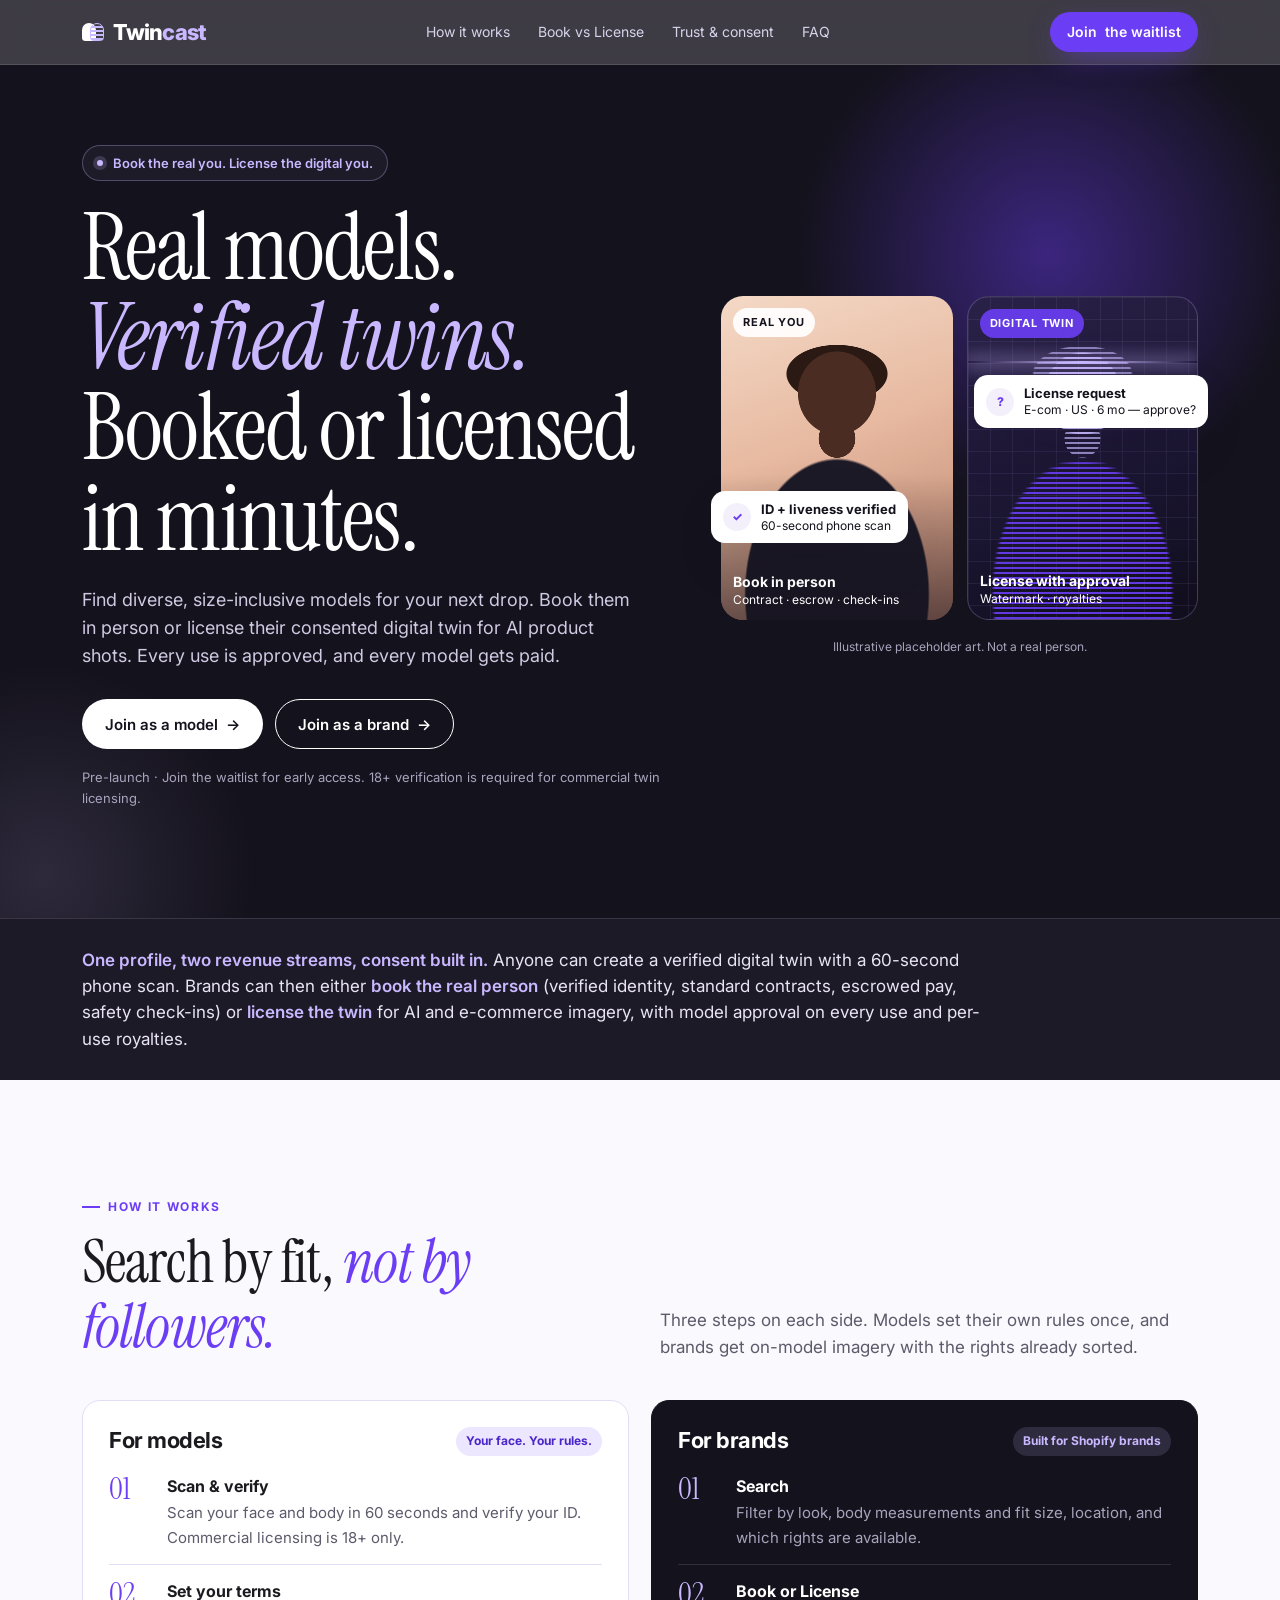
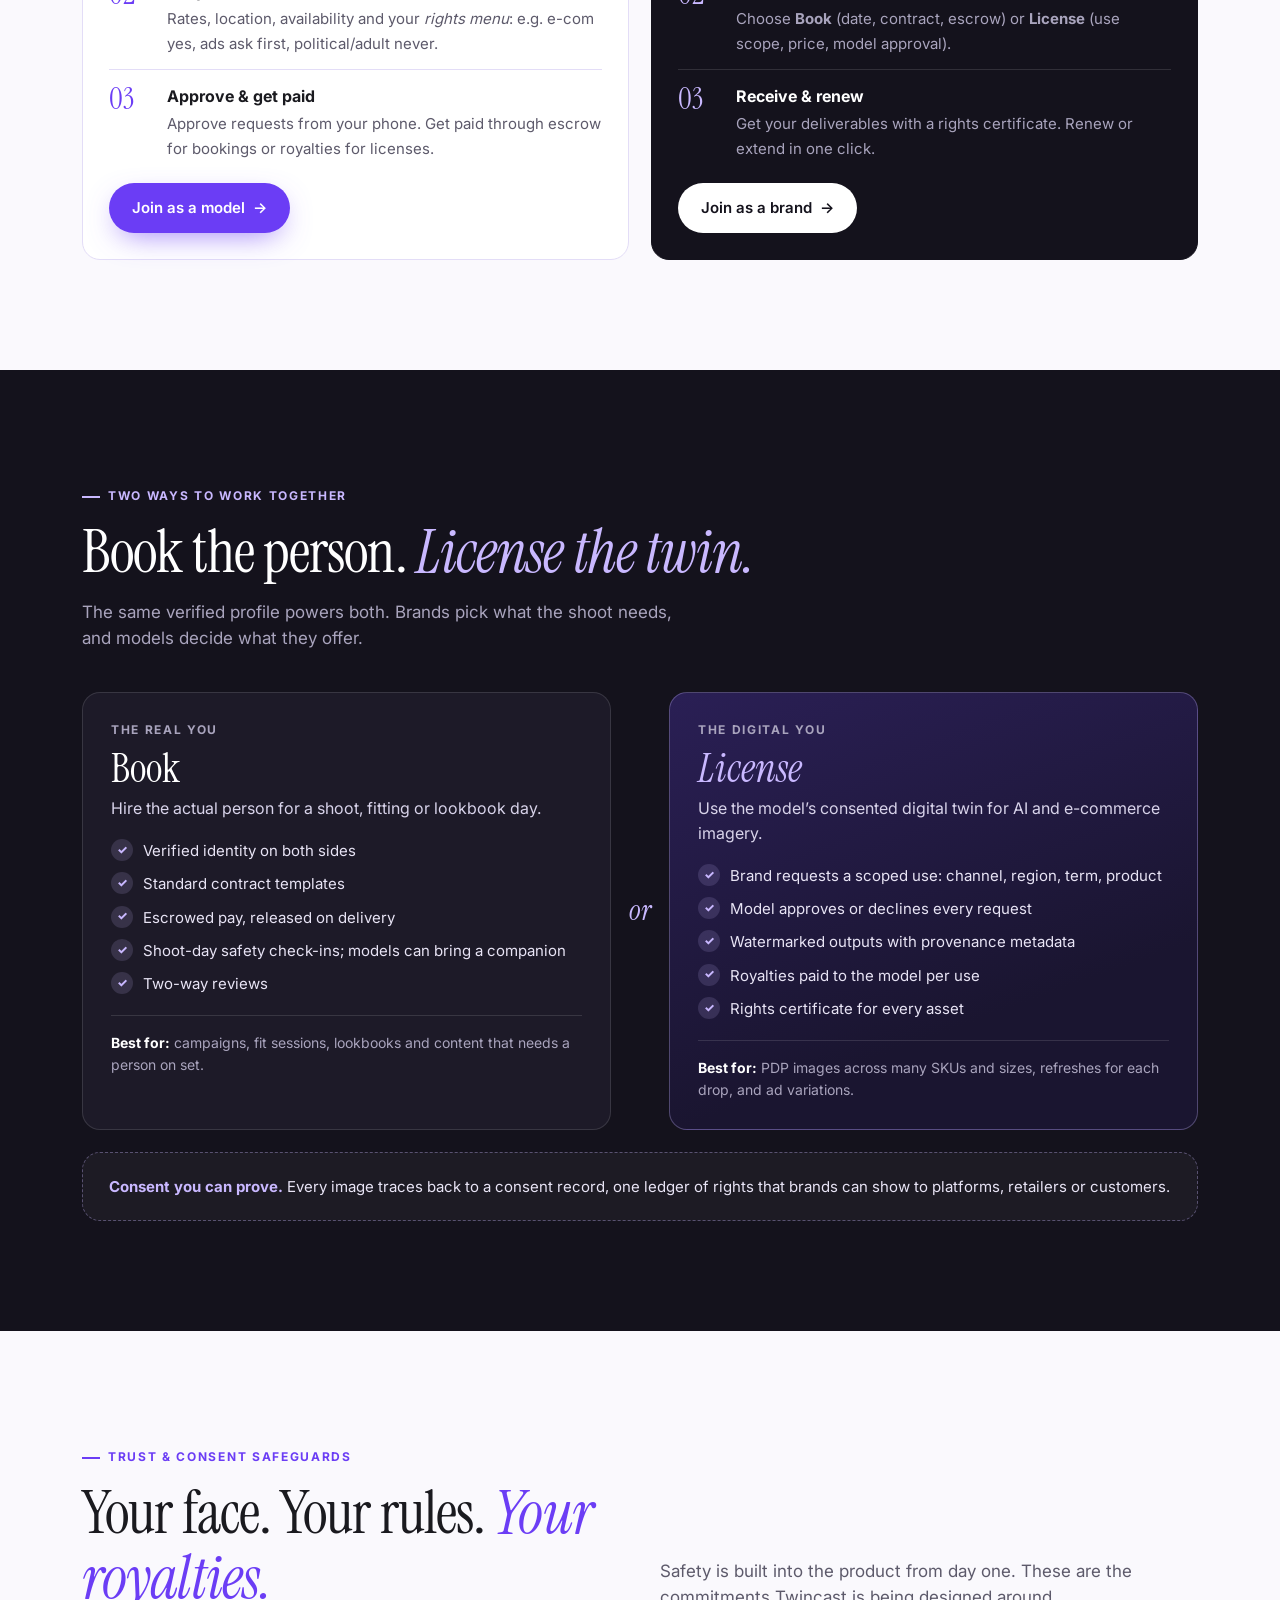
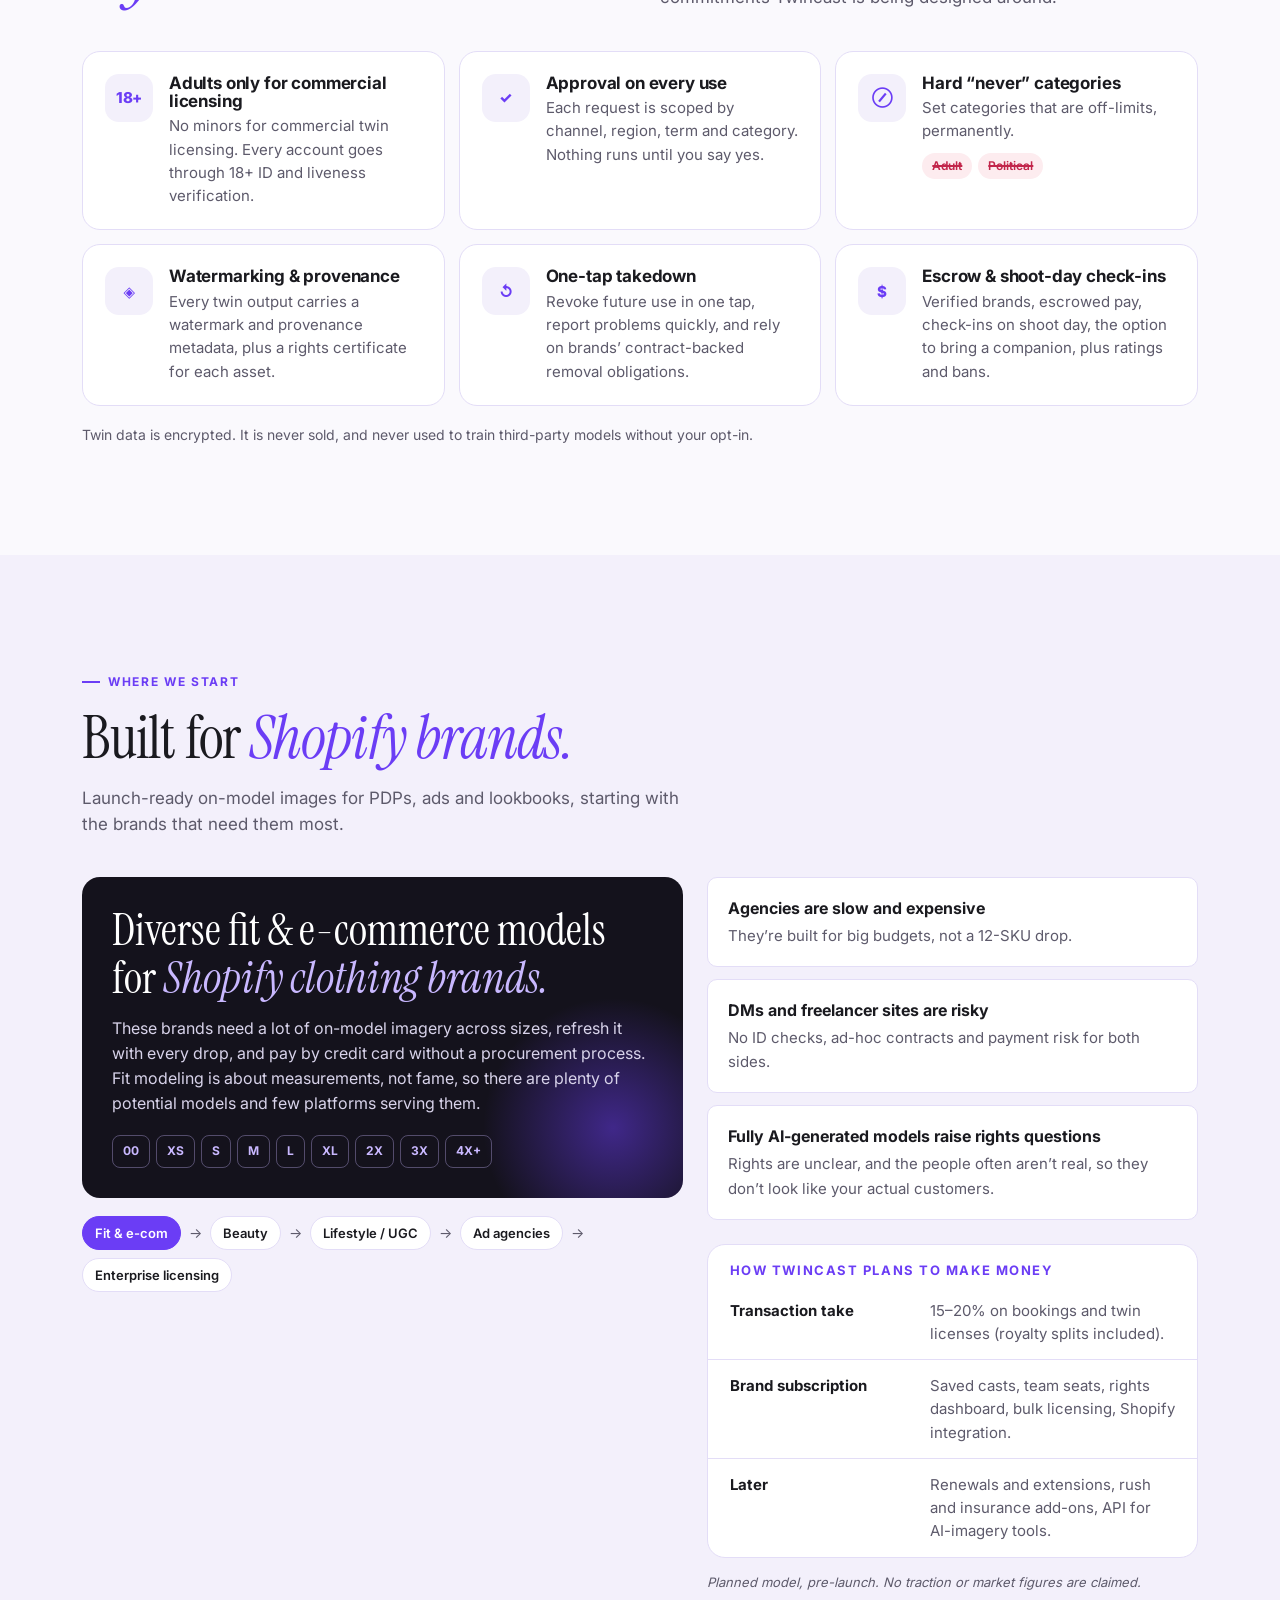
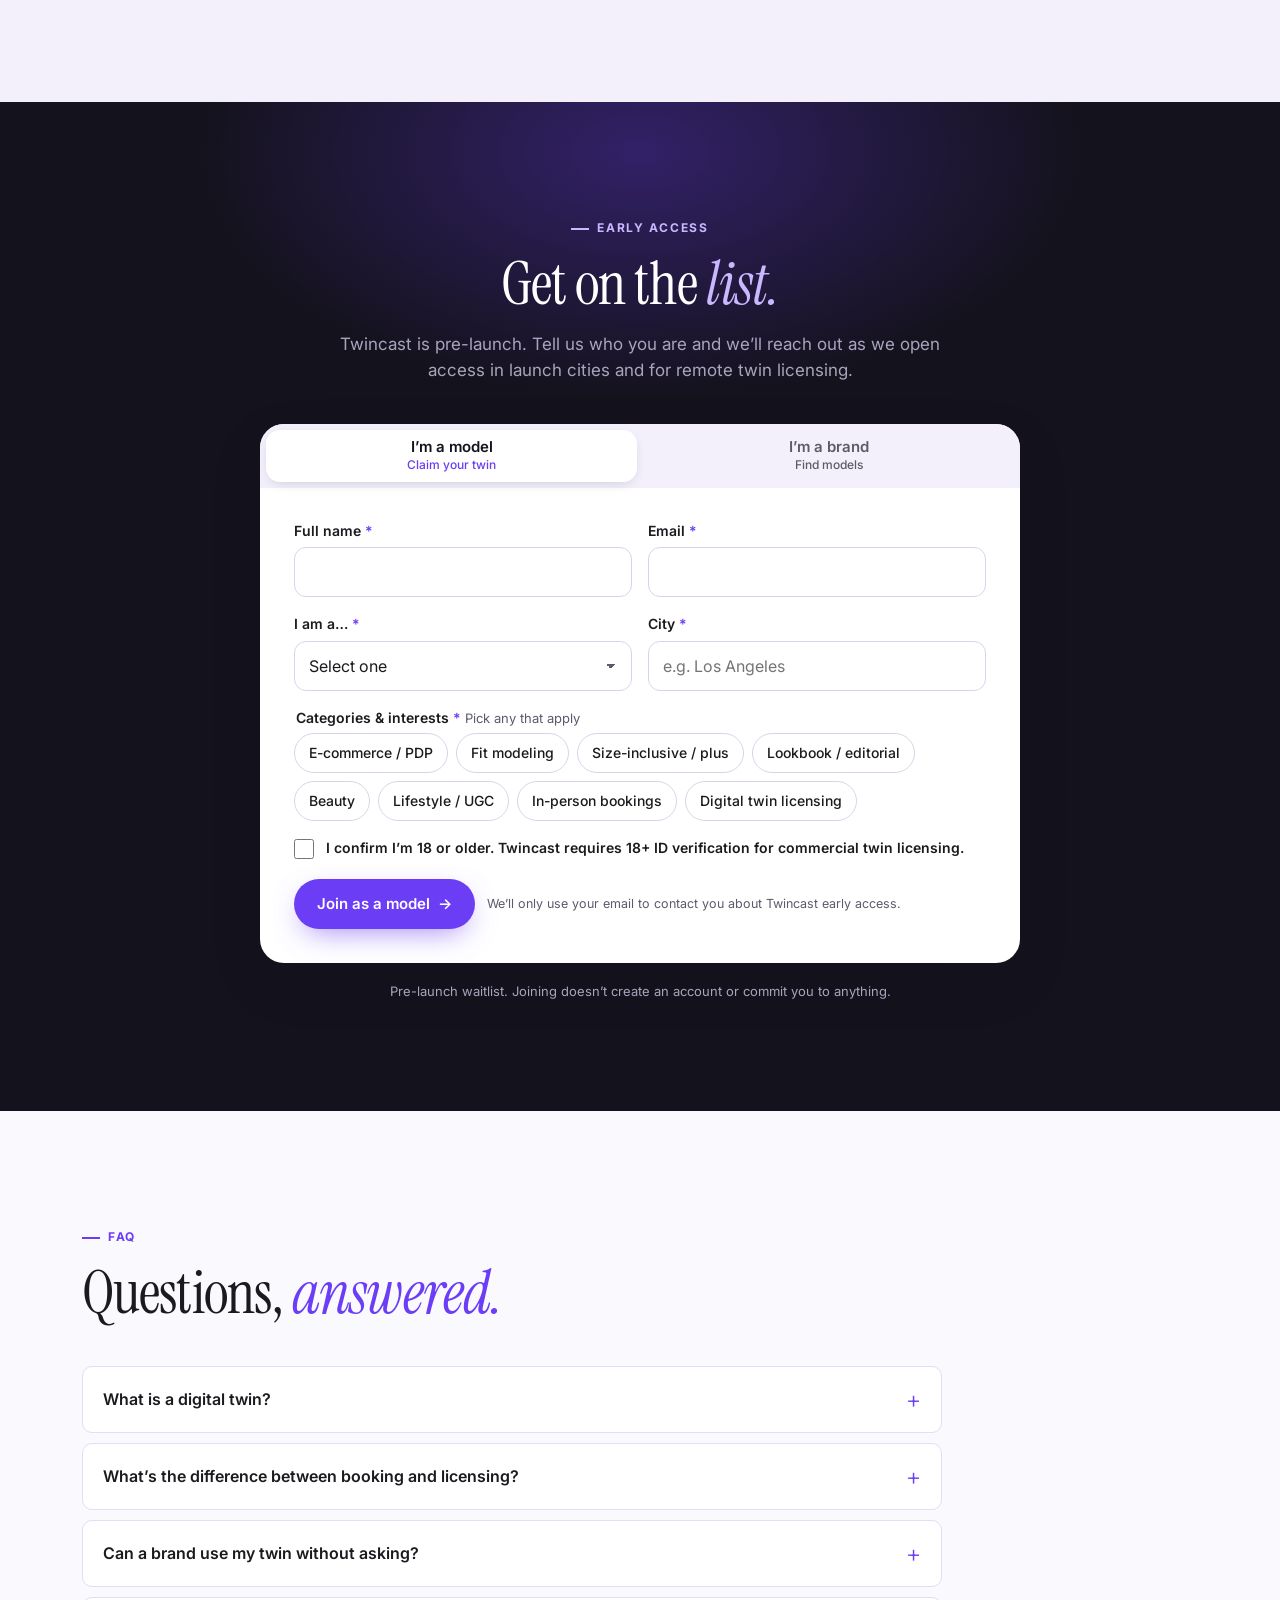
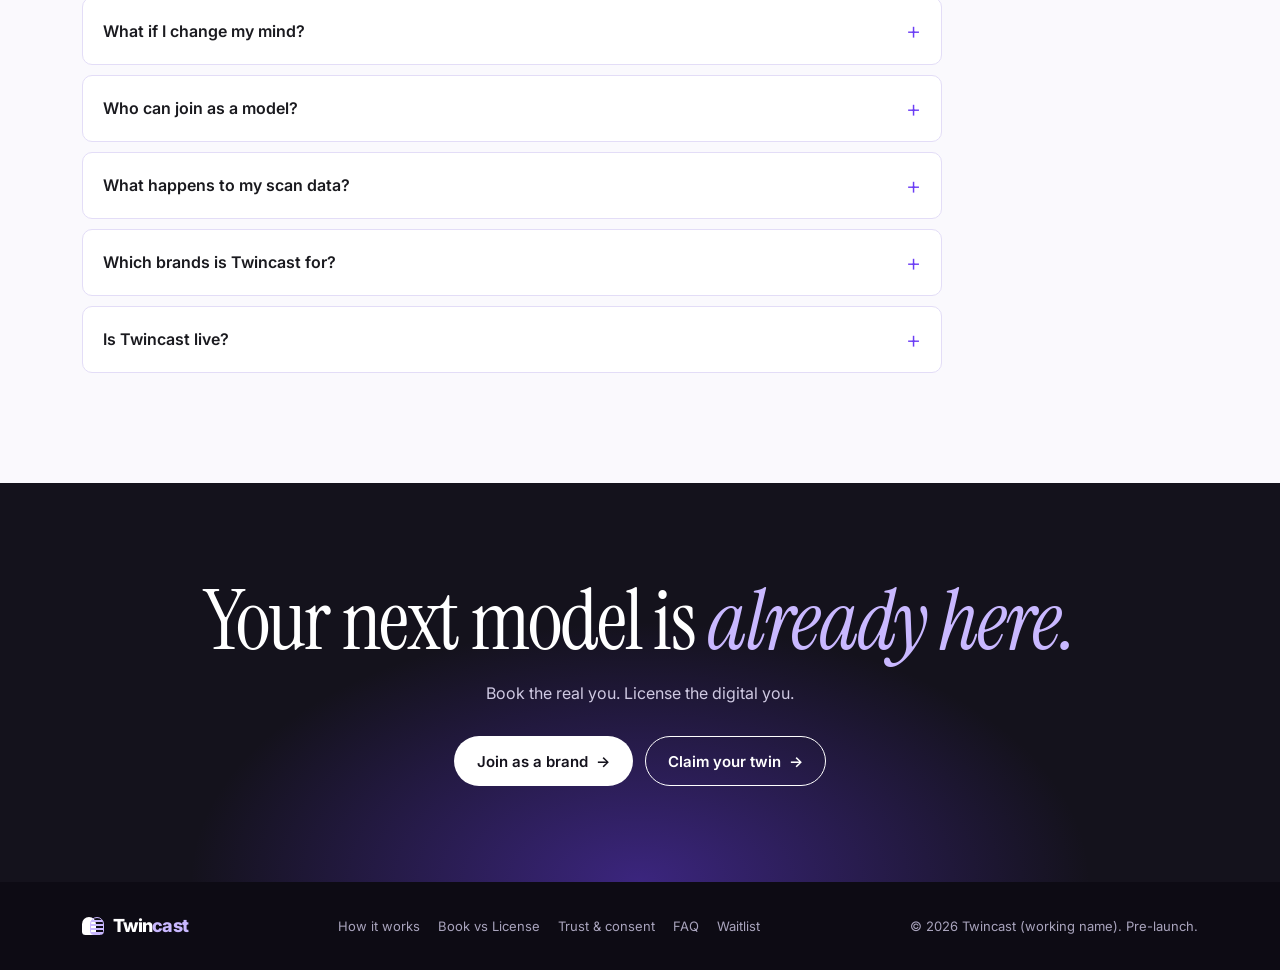
==== index.html @ 889b3144 "Twincast landing page" ====
<!DOCTYPE html>
<html lang="en">
<head>
  <meta charset="utf-8">
  <meta name="viewport" content="width=device-width, initial-scale=1, viewport-fit=cover">
  <title>Twincast — Book the real you. License the digital you.</title>
  <meta name="description" content="Twincast is the verified marketplace for human models and their consented digital twins. Book the real person or license their digital twin — every use approved, every model paid. Join the waitlist.">
  <meta name="theme-color" content="#14121c">
  <meta property="og:title" content="Twincast — Book the real you. License the digital you.">
  <meta property="og:description" content="Real models. Verified twins. Booked or licensed in minutes. Join the waitlist.">
  <meta property="og:type" content="website">
  <link rel="icon" href="data:image/svg+xml,%3Csvg xmlns='http://www.w3.org/2000/svg' viewBox='0 0 32 32'%3E%3Crect width='32' height='32' rx='8' fill='%2314121c'/%3E%3Crect x='6' y='7' width='11' height='17' rx='5' fill='%23fff'/%3E%3Crect x='14' y='7' width='11' height='17' rx='5' fill='none' stroke='%23c9b8ff' stroke-width='2'/%3E%3C/svg%3E">
  <link rel="stylesheet" href="styles.css">
  <script>document.documentElement.classList.add('js');</script>
</head>
<body>
<a class="skip" href="#main">Skip to content</a>

<header class="site-header">
  <div class="wrap">
    <a class="logo" href="#top" aria-label="Twincast home"><span class="logo-mark" aria-hidden="true"></span><span class="wm">Twin<span>cast</span></span></a>
    <nav class="nav" aria-label="Primary">
      <a href="#how">How it works</a>
      <a href="#book-license">Book vs License</a>
      <a href="#trust">Trust &amp; consent</a>
      <a href="#faq">FAQ</a>
    </nav>
    <a class="btn btn-primary header-cta" href="#join" data-join="model">Join<span class="hide-sm"> the waitlist</span></a>
  </div>
</header>

<main id="main">

  <!-- ============ HERO ============ -->
  <section class="hero" id="top" aria-labelledby="hero-title">
    <div class="wrap">
      <div>
        <p class="tagline"><span class="dot" aria-hidden="true"></span>Book the real you. License the digital you.</p>
        <h1 id="hero-title"><span class="line">Real models.</span><span class="line"><em>Verified twins.</em></span><span class="line">Booked or licensed in minutes.</span></h1>
        <p class="sub">Find diverse, size-inclusive models for your next drop. Book them in person or license their consented digital twin for AI product shots. Every use is approved, and every model gets paid.</p>
        <div class="hero-ctas">
          <a class="btn btn-light" href="#join" data-join="model">Join as a model <span class="arrow" aria-hidden="true">→</span></a>
          <a class="btn btn-ghost" href="#join" data-join="brand">Join as a brand <span class="arrow" aria-hidden="true">→</span></a>
        </div>
        <p class="hero-note">Pre-launch · Join the waitlist for early access. 18+ verification is required for commercial twin licensing.</p>
      </div>

      <div class="twin-stage" role="img" aria-label="Illustration: a real model's portrait beside their verified digital twin, shown as a violet scan. Badges read 'ID + liveness verified' and 'License request: approve or decline'.">
        <div class="portrait real">
          <div class="fig"></div>
          <span class="chip">Real you</span>
          <p class="cap"><b>Book in person</b>Contract · escrow · check-ins</p>
        </div>
        <div class="portrait twin">
          <div class="fig"></div>
          <div class="scan"></div>
          <span class="chip">Digital twin</span>
          <p class="cap"><b>License with approval</b>Watermark · royalties</p>
        </div>
        <div class="badge-float badge-1" aria-hidden="true"><span class="ic">✓</span><span><b>ID + liveness verified</b>60-second phone scan</span></div>
        <div class="badge-float badge-2" aria-hidden="true"><span class="ic">?</span><span><b>License request</b>E-com · US · 6 mo — approve?</span></div>
        <p class="stage-caption" aria-hidden="true">Illustrative placeholder art. Not a real person.</p>
      </div>
    </div>
  </section>

  <!-- ============ THESIS STRIP ============ -->
  <div class="thesis">
    <div class="wrap">
      <p><b>One profile, two revenue streams, consent built in.</b> Anyone can create a verified digital twin with a 60-second phone scan. Brands can then either <b>book the real person</b> (verified identity, standard contracts, escrowed pay, safety check-ins) or <b>license the twin</b> for AI and e-commerce imagery, with model approval on every use and per-use royalties.</p>
    </div>
  </div>

  <!-- ============ HOW IT WORKS ============ -->
  <section id="how" aria-labelledby="how-title">
    <div class="wrap">
      <div class="section-head split reveal">
        <div>
          <span class="eyebrow">How it works</span>
          <h2 class="section-title" id="how-title">Search by fit, <em>not by followers.</em></h2>
        </div>
        <p class="lede">Three steps on each side. Models set their own rules once, and brands get on-model imagery with the rights already sorted.</p>
      </div>

      <div class="how-grid">
        <article class="track reveal" aria-labelledby="t-models">
          <div class="track-head"><h3 id="t-models">For models</h3><span class="pill">Your face. Your rules.</span></div>
          <ol class="steps">
            <li><div><b>Scan &amp; verify</b><span>Scan your face and body in 60 seconds and verify your ID. Commercial licensing is 18+ only.</span></div></li>
            <li><div><b>Set your terms</b><span>Rates, location, availability and your <em>rights menu</em>: e.g. e-com yes, ads ask first, political/adult never.</span></div></li>
            <li><div><b>Approve &amp; get paid</b><span>Approve requests from your phone. Get paid through escrow for bookings or royalties for licenses.</span></div></li>
          </ol>
          <a class="btn btn-primary track-cta" href="#join" data-join="model">Join as a model <span class="arrow" aria-hidden="true">→</span></a>
        </article>

        <article class="track brand reveal" aria-labelledby="t-brands">
          <div class="track-head"><h3 id="t-brands">For brands</h3><span class="pill">Built for Shopify brands</span></div>
          <ol class="steps">
            <li><div><b>Search</b><span>Filter by look, body measurements and fit size, location, and which rights are available.</span></div></li>
            <li><div><b>Book or License</b><span>Choose <strong>Book</strong> (date, contract, escrow) or <strong>License</strong> (use scope, price, model approval).</span></div></li>
            <li><div><b>Receive &amp; renew</b><span>Get your deliverables with a rights certificate. Renew or extend in one click.</span></div></li>
          </ol>
          <a class="btn btn-light track-cta" href="#join" data-join="brand">Join as a brand <span class="arrow" aria-hidden="true">→</span></a>
        </article>
      </div>
    </div>
  </section>

  <!-- ============ BOOK VS LICENSE ============ -->
  <section class="dark" id="book-license" aria-labelledby="bl-title">
    <div class="wrap">
      <div class="section-head reveal">
        <span class="eyebrow">Two ways to work together</span>
        <h2 class="section-title" id="bl-title">Book the person. <em>License the twin.</em></h2>
        <p class="lede">The same verified profile powers both. Brands pick what the shoot needs, and models decide what they offer.</p>
      </div>

      <div class="bl-grid">
        <article class="bl-card reveal" aria-labelledby="book-h">
          <p class="kicker">The real you</p>
          <h3 id="book-h">Book</h3>
          <p class="what">Hire the actual person for a shoot, fitting or lookbook day.</p>
          <ul>
            <li>Verified identity on both sides</li>
            <li>Standard contract templates</li>
            <li>Escrowed pay, released on delivery</li>
            <li>Shoot-day safety check-ins; models can bring a companion</li>
            <li>Two-way reviews</li>
          </ul>
          <p class="best"><b>Best for:</b> campaigns, fit sessions, lookbooks and content that needs a person on set.</p>
        </article>

        <div class="bl-vs" aria-hidden="true">or</div>

        <article class="bl-card license reveal" aria-labelledby="lic-h">
          <p class="kicker">The digital you</p>
          <h3 id="lic-h"><em>License</em></h3>
          <p class="what">Use the model’s consented digital twin for AI and e-commerce imagery.</p>
          <ul>
            <li>Brand requests a scoped use: channel, region, term, product</li>
            <li>Model approves or declines every request</li>
            <li>Watermarked outputs with provenance metadata</li>
            <li>Royalties paid to the model per use</li>
            <li>Rights certificate for every asset</li>
          </ul>
          <p class="best"><b>Best for:</b> PDP images across many SKUs and sizes, refreshes for each drop, and ad variations.</p>
        </article>
      </div>

      <p class="ledger reveal"><b>Consent you can prove.</b> Every image traces back to a consent record, one ledger of rights that brands can show to platforms, retailers or customers.</p>
    </div>
  </section>

  <!-- ============ TRUST & CONSENT ============ -->
  <section id="trust" aria-labelledby="trust-title">
    <div class="wrap">
      <div class="section-head split reveal">
        <div>
          <span class="eyebrow">Trust &amp; consent safeguards</span>
          <h2 class="section-title" id="trust-title">Your face. Your rules. <em>Your royalties.</em></h2>
        </div>
        <p class="lede">Safety is built into the product from day one. These are the commitments Twincast is being designed around.</p>
      </div>

      <div class="trust-grid">
        <article class="trust-card reveal">
          <div class="trust-ic" aria-hidden="true">18+</div>
          <div><h3>Adults only for commercial licensing</h3><p>No minors for commercial twin licensing. Every account goes through 18+ ID and liveness verification.</p></div>
        </article>
        <article class="trust-card reveal">
          <div class="trust-ic" aria-hidden="true">✓</div>
          <div><h3>Approval on every use</h3><p>Each request is scoped by channel, region, term and category. Nothing runs until you say yes.</p></div>
        </article>
        <article class="trust-card reveal">
          <div class="trust-ic" aria-hidden="true">⊘</div>
          <div><h3>Hard “never” categories</h3><p>Set categories that are off-limits, permanently.</p>
            <div class="never-row" aria-label="Example never categories"><span class="never">Adult</span><span class="never">Political</span></div></div>
        </article>
        <article class="trust-card reveal">
          <div class="trust-ic" aria-hidden="true">◈</div>
          <div><h3>Watermarking &amp; provenance</h3><p>Every twin output carries a watermark and provenance metadata, plus a rights certificate for each asset.</p></div>
        </article>
        <article class="trust-card reveal">
          <div class="trust-ic" aria-hidden="true">↺</div>
          <div><h3>One-tap takedown</h3><p>Revoke future use in one tap, report problems quickly, and rely on brands’ contract-backed removal obligations.</p></div>
        </article>
        <article class="trust-card reveal">
          <div class="trust-ic" aria-hidden="true">$</div>
          <div><h3>Escrow &amp; shoot-day check-ins</h3><p>Verified brands, escrowed pay, check-ins on shoot day, the option to bring a companion, plus ratings and bans.</p></div>
        </article>
      </div>
      <p class="trust-foot reveal">Twin data is encrypted. It is never sold, and never used to train third-party models without your opt-in.</p>
    </div>
  </section>

  <!-- ============ WEDGE / BUSINESS SNAPSHOT ============ -->
  <section class="tint" id="wedge" aria-labelledby="wedge-title">
    <div class="wrap">
      <div class="section-head reveal">
        <span class="eyebrow">Where we start</span>
        <h2 class="section-title" id="wedge-title">Built for <em>Shopify brands.</em></h2>
        <p class="lede">Launch-ready on-model images for PDPs, ads and lookbooks, starting with the brands that need them most.</p>
      </div>

      <div class="wedge-grid">
        <div>
          <div class="wedge-hero reveal">
            <h3>Diverse fit &amp; e-commerce models for <em>Shopify clothing brands.</em></h3>
            <p>These brands need a lot of on-model imagery across sizes, refresh it with every drop, and pay by credit card without a procurement process. Fit modeling is about measurements, not fame, so there are plenty of potential models and few platforms serving them.</p>
            <div class="sizes" aria-label="Size-inclusive range from 00 to 4X and up"><span>00</span><span>XS</span><span>S</span><span>M</span><span>L</span><span>XL</span><span>2X</span><span>3X</span><span>4X+</span></div>
          </div>
          <div class="expand reveal" aria-label="Expansion path">
            <span class="step now">Fit &amp; e-com</span><span aria-hidden="true">→</span><span class="step">Beauty</span><span aria-hidden="true">→</span><span class="step">Lifestyle / UGC</span><span aria-hidden="true">→</span><span class="step">Ad agencies</span><span aria-hidden="true">→</span><span class="step">Enterprise licensing</span>
          </div>
        </div>

        <div>
          <div class="why-list">
            <div class="why-item reveal"><b>Agencies are slow and expensive</b><span>They’re built for big budgets, not a 12-SKU drop.</span></div>
            <div class="why-item reveal"><b>DMs and freelancer sites are risky</b><span>No ID checks, ad-hoc contracts and payment risk for both sides.</span></div>
            <div class="why-item reveal"><b>Fully AI-generated models raise rights questions</b><span>Rights are unclear, and the people often aren’t real, so they don’t look like your actual customers.</span></div>
          </div>
          <div class="model-table reveal">
            <h3>How Twincast plans to make money</h3>
            <div class="model-row"><b>Transaction take</b><span>15–20% on bookings and twin licenses (royalty splits included).</span></div>
            <div class="model-row"><b>Brand subscription</b><span>Saved casts, team seats, rights dashboard, bulk licensing, Shopify integration.</span></div>
            <div class="model-row"><b>Later</b><span>Renewals and extensions, rush and insurance add-ons, API for AI-imagery tools.</span></div>
          </div>
          <p class="disclaimer">Planned model, pre-launch. No traction or market figures are claimed.</p>
        </div>
      </div>
    </div>
  </section>

  <!-- ============ WAITLIST ============ -->
  <section class="waitlist dark" id="join" aria-labelledby="join-title">
    <div class="wrap">
      <div class="section-head reveal" style="text-align:center">
        <span class="eyebrow">Early access</span>
        <h2 class="section-title" id="join-title">Get on the <em>list.</em></h2>
        <p class="lede" style="margin-left:auto;margin-right:auto">Twincast is pre-launch. Tell us who you are and we’ll reach out as we open access in launch cities and for remote twin licensing.</p>
      </div>

      <div class="wl-shell">
        <div class="tabs" role="tablist" aria-label="Choose waitlist type">
          <button class="tab" role="tab" id="tab-model" aria-controls="panel-model" aria-selected="true">I’m a model<small>Claim your twin</small></button>
          <button class="tab" role="tab" id="tab-brand" aria-controls="panel-brand" aria-selected="false" tabindex="-1">I’m a brand<small>Find models</small></button>
        </div>

        <!-- MODEL FORM -->
        <div class="panel" role="tabpanel" id="panel-model" aria-labelledby="tab-model">
          <form class="wl-form" data-type="model" novalidate>
            <div class="form-grid two">
              <div class="field">
                <label for="m-name">Full name <span class="req" aria-hidden="true">*</span></label>
                <input type="text" id="m-name" name="name" autocomplete="name" required aria-describedby="m-name-err">
                <p class="error" id="m-name-err" aria-live="polite"></p>
              </div>
              <div class="field">
                <label for="m-email">Email <span class="req" aria-hidden="true">*</span></label>
                <input type="email" id="m-email" name="email" autocomplete="email" inputmode="email" required aria-describedby="m-email-err">
                <p class="error" id="m-email-err" aria-live="polite"></p>
              </div>
              <div class="field">
                <label for="m-role">I am a… <span class="req" aria-hidden="true">*</span></label>
                <select id="m-role" name="role" required aria-describedby="m-role-err">
                  <option value="">Select one</option>
                  <option>New to modeling</option>
                  <option>Freelance / independent model</option>
                  <option>Agency-represented model</option>
                  <option>Fit model</option>
                  <option>Creator / influencer</option>
                  <option>Actor / performer</option>
                </select>
                <p class="error" id="m-role-err" aria-live="polite"></p>
              </div>
              <div class="field">
                <label for="m-city">City <span class="req" aria-hidden="true">*</span></label>
                <input type="text" id="m-city" name="city" autocomplete="address-level2" required placeholder="e.g. Los Angeles" aria-describedby="m-city-err">
                <p class="error" id="m-city-err" aria-live="polite"></p>
              </div>
              <fieldset class="field full" id="m-cats" aria-describedby="m-cats-err">
                <legend>Categories &amp; interests <span class="req" aria-hidden="true">*</span> <span class="hint">Pick any that apply</span></legend>
                <div class="checks">
                  <label class="check"><input type="checkbox" name="interests" value="E-commerce / PDP"><span>E-commerce / PDP</span></label>
                  <label class="check"><input type="checkbox" name="interests" value="Fit modeling"><span>Fit modeling</span></label>
                  <label class="check"><input type="checkbox" name="interests" value="Size-inclusive / plus"><span>Size-inclusive / plus</span></label>
                  <label class="check"><input type="checkbox" name="interests" value="Lookbook / editorial"><span>Lookbook / editorial</span></label>
                  <label class="check"><input type="checkbox" name="interests" value="Beauty"><span>Beauty</span></label>
                  <label class="check"><input type="checkbox" name="interests" value="Lifestyle / UGC"><span>Lifestyle / UGC</span></label>
                  <label class="check"><input type="checkbox" name="interests" value="In-person bookings"><span>In-person bookings</span></label>
                  <label class="check"><input type="checkbox" name="interests" value="Digital twin licensing"><span>Digital twin licensing</span></label>
                </div>
                <p class="error" id="m-cats-err" aria-live="polite"></p>
              </fieldset>
              <div class="field full">
                <label class="agree" for="m-age"><input type="checkbox" id="m-age" name="age18" required aria-describedby="m-age-err"><span>I confirm I’m 18 or older. Twincast requires 18+ ID verification for commercial twin licensing.</span></label>
                <p class="error" id="m-age-err" aria-live="polite"></p>
              </div>
            </div>
            <div class="submit-row" style="margin-top:20px">
              <button class="btn btn-primary" type="submit">Join as a model <span class="arrow" aria-hidden="true">→</span></button>
              <p class="fine">We’ll only use your email to contact you about Twincast early access.</p>
            </div>
            <p class="form-status" role="alert"></p>
          </form>
        </div>

        <!-- BRAND FORM -->
        <div class="panel" role="tabpanel" id="panel-brand" aria-labelledby="tab-brand" hidden>
          <form class="wl-form" data-type="brand" novalidate>
            <div class="form-grid two">
              <div class="field">
                <label for="b-name">Full name <span class="req" aria-hidden="true">*</span></label>
                <input type="text" id="b-name" name="name" autocomplete="name" required aria-describedby="b-name-err">
                <p class="error" id="b-name-err" aria-live="polite"></p>
              </div>
              <div class="field">
                <label for="b-email">Work email <span class="req" aria-hidden="true">*</span></label>
                <input type="email" id="b-email" name="email" autocomplete="email" inputmode="email" required aria-describedby="b-email-err">
                <p class="error" id="b-email-err" aria-live="polite"></p>
              </div>
              <div class="field">
                <label for="b-company">Company / brand <span class="req" aria-hidden="true">*</span></label>
                <input type="text" id="b-company" name="company" autocomplete="organization" required aria-describedby="b-company-err">
                <p class="error" id="b-company-err" aria-live="polite"></p>
              </div>
              <div class="field">
                <label for="b-role">Your role <span class="req" aria-hidden="true">*</span></label>
                <select id="b-role" name="role" required aria-describedby="b-role-err">
                  <option value="">Select one</option>
                  <option>Founder / owner</option>
                  <option>Marketing / growth</option>
                  <option>Creative / art director</option>
                  <option>E-commerce manager</option>
                  <option>Photographer / studio</option>
                  <option>Agency</option>
                  <option>Other</option>
                </select>
                <p class="error" id="b-role-err" aria-live="polite"></p>
              </div>
              <div class="field full">
                <label for="b-city">City <span class="req" aria-hidden="true">*</span></label>
                <input type="text" id="b-city" name="city" autocomplete="address-level2" required placeholder="Where you shoot, or HQ" aria-describedby="b-city-err">
                <p class="error" id="b-city-err" aria-live="polite"></p>
              </div>
              <fieldset class="field full" id="b-shoots" aria-describedby="b-shoots-err">
                <legend>What do you shoot? <span class="req" aria-hidden="true">*</span> <span class="hint">Pick any that apply</span></legend>
                <div class="checks">
                  <label class="check"><input type="checkbox" name="shoots" value="On-model PDP images"><span>On-model PDP images</span></label>
                  <label class="check"><input type="checkbox" name="shoots" value="Lookbooks / campaigns"><span>Lookbooks / campaigns</span></label>
                  <label class="check"><input type="checkbox" name="shoots" value="Paid social / ads"><span>Paid social / ads</span></label>
                  <label class="check"><input type="checkbox" name="shoots" value="Fit sessions"><span>Fit sessions</span></label>
                  <label class="check"><input type="checkbox" name="shoots" value="Beauty"><span>Beauty</span></label>
                  <label class="check"><input type="checkbox" name="shoots" value="UGC / lifestyle"><span>UGC / lifestyle</span></label>
                  <label class="check"><input type="checkbox" name="shoots" value="AI product imagery"><span>AI product imagery</span></label>
                </div>
                <p class="error" id="b-shoots-err" aria-live="polite"></p>
              </fieldset>
              <div class="field full">
                <label for="b-notes">Anything else? <span class="hint">(optional) Sizes you carry, drops per year, store URL</span></label>
                <textarea id="b-notes" name="notes" maxlength="600"></textarea>
              </div>
            </div>
            <div class="submit-row" style="margin-top:20px">
              <button class="btn btn-primary" type="submit">Join as a brand <span class="arrow" aria-hidden="true">→</span></button>
              <p class="fine">We’ll only use your email to contact you about Twincast early access.</p>
            </div>
            <p class="form-status" role="alert"></p>
          </form>
        </div>

        <!-- SUCCESS STATE -->
        <div class="success" id="wl-success" hidden tabindex="-1" aria-live="polite">
          <div class="tick" aria-hidden="true">✓</div>
          <h3>You’re on the list.</h3>
          <p id="wl-success-msg">Thanks for joining. We’ll be in touch as Twincast opens early access.</p>
          <div class="actions">
            <button class="btn btn-ghost" type="button" id="wl-again">Add another signup</button>
            <a class="btn btn-primary" href="#trust">Read our safeguards</a>
          </div>
        </div>
      </div>
      <p class="wl-note">Pre-launch waitlist. Joining doesn’t create an account or commit you to anything.</p>
    </div>
  </section>

  <!-- ============ FAQ ============ -->
  <section id="faq" aria-labelledby="faq-title">
    <div class="wrap">
      <div class="section-head reveal">
        <span class="eyebrow">FAQ</span>
        <h2 class="section-title" id="faq-title">Questions, <em>answered.</em></h2>
      </div>
      <div class="faq-list">
        <details class="reveal"><summary>What is a digital twin?</summary><p>A rights-controlled digital version of you, created from a guided 60-second phone scan plus an ID and liveness check. Brands can license it for AI and e-commerce imagery, but only for uses you approve.</p></details>
        <details class="reveal"><summary>What’s the difference between booking and licensing?</summary><p><strong>Book</strong> means a brand hires you in person, with a standard contract, escrowed pay and shoot-day check-ins. <strong>License</strong> means a brand requests a scoped use of your digital twin (channel, region, term, product). You approve or decline it and earn royalties per use.</p></details>
        <details class="reveal"><summary>Can a brand use my twin without asking?</summary><p>No. Every use needs your approval and is scoped by channel, region, term and category. Outputs are watermarked and each asset gets a rights certificate tied to a consent record.</p></details>
        <details class="reveal"><summary>What if I change my mind?</summary><p>You can revoke future use in one tap. Brands sign contracts that require them to remove content, and there’s a fast reporting flow if something looks wrong.</p></details>
        <details class="reveal"><summary>Who can join as a model?</summary><p>Anyone 18 or older can join. Commercial twin licensing requires 18+ ID and liveness verification, and no minors are permitted for commercial licensing. We especially want diverse, size-inclusive models (00–4X+), since fit modeling is about measurements, not follower counts.</p></details>
        <details class="reveal"><summary>What happens to my scan data?</summary><p>Twin data is encrypted. It is never sold, and never used to train third-party models without your opt-in.</p></details>
        <details class="reveal"><summary>Which brands is Twincast for?</summary><p>We’re starting with Shopify and DTC clothing brands that need on-model imagery across sizes for PDPs, ads and lookbooks. Beauty, lifestyle/UGC and agencies come later.</p></details>
        <details class="reveal"><summary>Is Twincast live?</summary><p>Not yet. Twincast is pre-launch, and the first version will be a mobile website. Join the waitlist and we’ll contact you as early access opens.</p></details>
      </div>
    </div>
  </section>

  <!-- ============ FOOTER CTA ============ -->
  <section class="final" aria-labelledby="final-title">
    <div class="wrap">
      <h2 id="final-title">Your next model is <em>already here.</em></h2>
      <p>Book the real you. License the digital you.</p>
      <div class="ctas">
        <a class="btn btn-light" href="#join" data-join="brand">Join as a brand <span class="arrow" aria-hidden="true">→</span></a>
        <a class="btn btn-ghost" href="#join" data-join="model">Claim your twin <span class="arrow" aria-hidden="true">→</span></a>
      </div>
    </div>
  </section>
</main>

<footer class="site-footer">
  <div class="wrap">
    <a class="logo" href="#top" aria-label="Twincast home"><span class="logo-mark" aria-hidden="true"></span><span class="wm">Twin<span>cast</span></span></a>
    <nav aria-label="Footer">
      <a href="#how">How it works</a><a href="#book-license">Book vs License</a><a href="#trust">Trust &amp; consent</a><a href="#faq">FAQ</a><a href="#join" data-join="model">Waitlist</a>
    </nav>
    <p>© <span id="yr">2026</span> Twincast (working name). Pre-launch.</p>
  </div>
</footer>

<script src="app.js"></script>
</body>
</html>
---- styles.css ----
/* ==========================================================================
   Twincast — landing page styles
   Mobile-first. No build step. Fonts are bundled locally in /fonts (SIL OFL).
   ========================================================================== */

@font-face { font-family: "Inter"; src: url("fonts/Inter-Variable.ttf") format("truetype"); font-weight: 100 900; font-display: swap; }
@font-face { font-family: "Instrument Serif"; src: url("fonts/InstrumentSerif-Regular.ttf") format("truetype"); font-weight: 400; font-display: swap; }
@font-face { font-family: "Instrument Serif"; src: url("fonts/InstrumentSerif-Italic.ttf") format("truetype"); font-weight: 400; font-style: italic; font-display: swap; }

:root {
  --ink: #14121c;          /* dark band, from one-pager thesis block */
  --ink-2: #1d1a28;
  --ink-3: #2a2638;
  --paper: #faf9fd;
  --paper-2: #f3f0fb;      /* one-pager .box tint */
  --text: #1a1a1f;
  --muted: #5d5a6b;
  --muted-dark: #a9a4bd;
  --violet: #6b3df5;       /* one-pager accent */
  --violet-2: #4a25c9;
  --lilac: #c9b8ff;        /* one-pager highlight on dark */
  --line: #e3ddf7;
  --line-dark: rgba(255,255,255,.12);
  --ok: #128a5a;
  --err: #c2264b;
  --radius: 18px;
  --radius-sm: 10px;
  --shadow: 0 20px 60px -20px rgba(20,18,28,.35);
  --serif: "Instrument Serif", "Iowan Old Style", "Palatino Linotype", Georgia, serif;
  --sans: "Inter", system-ui, -apple-system, "Segoe UI", Roboto, "Helvetica Neue", Arial, sans-serif;
  --wrap: 1180px;
}

*, *::before, *::after { box-sizing: border-box; }
html { scroll-behavior: smooth; -webkit-text-size-adjust: 100%; }
@media (prefers-reduced-motion: reduce) { html { scroll-behavior: auto; } *, *::before, *::after { animation: none !important; transition: none !important; } }
body { margin: 0; font-family: var(--sans); color: var(--text); background: var(--paper); font-size: 16px; line-height: 1.55; -webkit-font-smoothing: antialiased; }
img { max-width: 100%; display: block; }
a { color: inherit; }
h1, h2, h3 { margin: 0; line-height: 1.08; }
p { margin: 0; }
ul, ol { margin: 0; padding: 0; }

.wrap { width: 100%; max-width: var(--wrap); margin: 0 auto; padding: 0 20px; }
.sr-only { position: absolute; width: 1px; height: 1px; padding: 0; margin: -1px; overflow: hidden; clip: rect(0,0,0,0); white-space: nowrap; border: 0; }
.skip { position: absolute; left: 12px; top: -60px; background: #fff; color: var(--ink); padding: 10px 14px; border-radius: 8px; z-index: 100; font-weight: 600; }
.skip:focus { top: 12px; }
:focus-visible { outline: 3px solid var(--violet); outline-offset: 3px; border-radius: 6px; }

/* ---------- Type helpers ---------- */
.eyebrow { display: inline-flex; align-items: center; gap: 8px; font-size: 12px; font-weight: 700; letter-spacing: .14em; text-transform: uppercase; color: var(--violet); }
.eyebrow::before { content: ""; width: 18px; height: 2px; background: currentColor; }
.dark .eyebrow { color: var(--lilac); }
.display { font-family: var(--serif); font-weight: 400; letter-spacing: -.01em; }
.section-title { font-family: var(--serif); font-weight: 400; font-size: clamp(36px, 7vw, 60px); letter-spacing: -.015em; margin-top: 14px; }
.section-title em { font-style: italic; color: var(--violet); }
.dark .section-title em { color: var(--lilac); }
.lede { color: var(--muted); font-size: 17px; max-width: 620px; margin-top: 14px; }
.dark .lede { color: var(--muted-dark); }

/* ---------- Buttons ---------- */
.btn { display: inline-flex; align-items: center; justify-content: center; gap: 8px; min-height: 50px; padding: 0 22px; border-radius: 999px; font: 600 15px/1 var(--sans); text-decoration: none; cursor: pointer; border: 1.5px solid transparent; transition: transform .15s ease, background .2s ease, box-shadow .2s ease, color .2s; }
.btn:hover { transform: translateY(-1px); }
.btn-primary { background: var(--violet); color: #fff; box-shadow: 0 10px 30px -10px rgba(107,61,245,.7); }
.btn-primary:hover { background: #5a2ee6; }
.btn-light { background: #fff; color: var(--ink); }
.btn-ghost { border-color: currentColor; color: inherit; background: transparent; }
.btn-ghost:hover { background: rgba(255,255,255,.08); }
.btn .arrow { transition: transform .2s; }
.btn:hover .arrow { transform: translateX(3px); }

/* ---------- Header ---------- */
.site-header { position: sticky; top: 0; z-index: 50; background: rgba(20,18,28,.82); backdrop-filter: saturate(160%) blur(14px); -webkit-backdrop-filter: saturate(160%) blur(14px); border-bottom: 1px solid var(--line-dark); color: #fff; }
.site-header .wrap { display: flex; align-items: center; justify-content: space-between; height: 64px; }
.logo { font-weight: 800; font-size: 22px; letter-spacing: -.04em; text-decoration: none; display: inline-flex; align-items: center; gap: 9px; }
.logo .wm span { color: var(--lilac); }
.hide-sm { display: none; }
@media (min-width: 420px) { .hide-sm { display: inline; } }
.logo-mark { width: 22px; height: 22px; position: relative; flex: none; }
.logo-mark::before, .logo-mark::after { content: ""; position: absolute; top: 2px; width: 14px; height: 18px; border-radius: 8px 8px 4px 4px; }
.logo-mark::before { left: 0; background: #fff; }
.logo-mark::after { left: 8px; background: repeating-linear-gradient(0deg, var(--lilac) 0 2px, transparent 2px 4px); border: 1.5px solid var(--lilac); }
.nav { display: none; gap: 28px; font-size: 14px; color: #d8d3ea; }
.nav a { text-decoration: none; }
.nav a:hover { color: #fff; }
.header-cta { min-height: 40px; padding: 0 16px; font-size: 14px; }

/* ---------- Hero ---------- */
.hero { background: var(--ink); color: #fff; position: relative; overflow: hidden; padding: 56px 0 72px; }
.hero::before { content: ""; position: absolute; inset: -20% -10% auto auto; width: 720px; height: 720px; background: radial-gradient(closest-side, rgba(107,61,245,.45), transparent 70%); pointer-events: none; }
.hero::after { content: ""; position: absolute; inset: auto auto -30% -20%; width: 600px; height: 600px; background: radial-gradient(closest-side, rgba(201,184,255,.14), transparent 70%); pointer-events: none; }
.hero .wrap { position: relative; z-index: 1; display: grid; gap: 48px; }
.tagline { display: inline-flex; flex-wrap: wrap; gap: 6px 10px; align-items: center; font-size: 13px; font-weight: 600; color: var(--lilac); border: 1px solid rgba(201,184,255,.3); border-radius: 999px; padding: 7px 14px; background: rgba(201,184,255,.06); }
.tagline .dot { width: 6px; height: 6px; border-radius: 50%; background: var(--lilac); box-shadow: 0 0 0 4px rgba(201,184,255,.18); }
.hero h1 { font-family: var(--serif); font-weight: 400; font-size: clamp(46px, 11vw, 92px); line-height: .98; letter-spacing: -.02em; margin-top: 22px; }
.hero h1 em { font-style: italic; color: var(--lilac); }
.hero h1 .line { display: block; }
.hero .sub { color: #cfc9e2; font-size: 18px; max-width: 560px; margin-top: 22px; }
.hero-ctas { display: flex; flex-direction: column; gap: 12px; margin-top: 30px; }
.hero-note { margin-top: 18px; font-size: 13px; color: var(--muted-dark); }

/* Twin visual — CSS-only placeholder art */
.twin-stage { position: relative; display: grid; grid-template-columns: 1fr 1fr; gap: 14px; max-width: 520px; margin: 0 auto; width: 100%; }
.portrait { position: relative; aspect-ratio: 3/4.2; border-radius: 22px; overflow: hidden; isolation: isolate; }
.portrait .fig { position: absolute; inset: 0; }
/* Real: warm studio gradient + abstract silhouette */
.portrait.real { background: linear-gradient(160deg, #f4d9c6 0%, #e7b9a0 45%, #b9806a 100%); }
.portrait.real .fig {
  background:
    radial-gradient(ellipse 17% 13% at 50% 30%, #4a2c22 0 98%, transparent 100%),            /* head */
    radial-gradient(ellipse 22% 9% at 50% 24%, #2b1a14 0 98%, transparent 100%),              /* hair */
    radial-gradient(ellipse 8% 6% at 50% 44%, #4a2c22 0 98%, transparent 100%),               /* neck */
    radial-gradient(ellipse 40% 42% at 50% 92%, #1d1a28 0 98%, transparent 100%);             /* shoulders/garment */
}
.portrait.real::after { content: ""; position: absolute; inset: 0; background: linear-gradient(180deg, transparent 55%, rgba(20,18,28,.55)); z-index: 1; }
/* Twin: wireframe / scan version of the same silhouette */
.portrait.twin { background: linear-gradient(160deg, #2a2148 0%, #1a1530 60%, #100d1c 100%); border: 1px solid rgba(201,184,255,.25); }
.portrait.twin .fig {
  background:
    radial-gradient(ellipse 17% 13% at 50% 30%, rgba(201,184,255,.85) 0 96%, transparent 100%),
    radial-gradient(ellipse 22% 9% at 50% 24%, rgba(201,184,255,.6) 0 96%, transparent 100%),
    radial-gradient(ellipse 8% 6% at 50% 44%, rgba(201,184,255,.7) 0 96%, transparent 100%),
    radial-gradient(ellipse 40% 42% at 50% 92%, rgba(107,61,245,.9) 0 96%, transparent 100%);
  -webkit-mask: repeating-linear-gradient(0deg, #000 0 2px, transparent 2px 5px);
          mask: repeating-linear-gradient(0deg, #000 0 2px, transparent 2px 5px);
}
.portrait.twin::before { content: ""; position: absolute; inset: 0; background-image: linear-gradient(rgba(201,184,255,.08) 1px, transparent 1px), linear-gradient(90deg, rgba(201,184,255,.08) 1px, transparent 1px); background-size: 22px 22px; }
.portrait.twin .scan { position: absolute; left: 0; right: 0; height: 2px; top: 20%; background: linear-gradient(90deg, transparent, var(--lilac), transparent); box-shadow: 0 0 18px 4px rgba(201,184,255,.5); animation: scan 3.6s ease-in-out infinite; z-index: 2; }
@keyframes scan { 0%,100% { top: 14%; } 50% { top: 82%; } }
.portrait .chip { position: absolute; left: 12px; top: 12px; z-index: 3; font-size: 11px; font-weight: 700; letter-spacing: .08em; text-transform: uppercase; padding: 6px 10px; border-radius: 999px; background: rgba(255,255,255,.92); color: var(--ink); }
.portrait.twin .chip { background: rgba(107,61,245,.9); color: #fff; }
.portrait .cap { position: absolute; left: 12px; right: 12px; bottom: 12px; z-index: 3; font-size: 12px; color: #fff; line-height: 1.35; }
.portrait .cap b { display: block; font-size: 14px; }
.badge-float { position: absolute; z-index: 4; background: #fff; color: var(--ink); border-radius: 14px; padding: 10px 12px; font-size: 12px; line-height: 1.3; box-shadow: var(--shadow); display: flex; gap: 10px; align-items: center; }
.badge-float .ic { width: 28px; height: 28px; border-radius: 50%; display: grid; place-items: center; background: var(--paper-2); color: var(--violet); font-weight: 800; flex: none; }
.badge-float b { display: block; font-size: 13px; }
.badge-1 { left: -10px; top: 54%; }
.badge-2 { right: -10px; top: 22%; }
.stage-caption { grid-column: 1 / -1; text-align: center; font-size: 12px; color: var(--muted-dark); margin-top: 4px; }

/* ---------- Sections ---------- */
section { padding: 80px 0; scroll-margin-top: 64px; }
.dark { background: var(--ink); color: #fff; }
.tint { background: var(--paper-2); }
.section-head { margin-bottom: 40px; }

/* Thesis strip */
.thesis { background: var(--ink-2); color: #e8e4f5; padding: 28px 0; border-top: 1px solid var(--line-dark); }
.thesis p { font-size: 17px; max-width: 900px; }
.thesis b { color: var(--lilac); font-weight: 600; }

/* How it works */
.how-grid { display: grid; gap: 22px; }
.track { background: #fff; border: 1px solid var(--line); border-radius: var(--radius); padding: 26px; }
.track-head { display: flex; align-items: center; justify-content: space-between; gap: 12px; margin-bottom: 18px; }
.track-head h3 { font-size: 22px; font-weight: 700; letter-spacing: -.02em; }
.pill { display: inline-block; font-size: 12px; font-weight: 700; padding: 5px 10px; border-radius: 999px; background: #ece6ff; color: var(--violet-2); }
.steps { list-style: none; counter-reset: s; display: grid; gap: 14px; }
.steps li { counter-increment: s; display: grid; grid-template-columns: 44px 1fr; gap: 14px; align-items: start; padding-top: 14px; border-top: 1px solid var(--line); }
.steps li:first-child { border-top: 0; padding-top: 0; }
.steps li::before { content: counter(s, decimal-leading-zero); font-family: var(--serif); font-size: 30px; line-height: 1; color: var(--violet); }
.steps b { display: block; font-size: 16px; margin-bottom: 2px; }
.steps span { color: var(--muted); font-size: 15px; }
.track-cta { margin-top: 22px; }
.track.brand { background: var(--ink); color: #fff; border-color: var(--ink); }
.track.brand .steps li { border-color: var(--line-dark); }
.track.brand .steps li::before { color: var(--lilac); }
.track.brand .steps span { color: var(--muted-dark); }
.track.brand .pill { background: rgba(201,184,255,.15); color: var(--lilac); }

/* Book vs License */
.bl-grid { display: grid; gap: 18px; }
.bl-card { border-radius: var(--radius); padding: 28px; border: 1px solid var(--line-dark); background: var(--ink-2); position: relative; overflow: hidden; }
.bl-card.license { background: linear-gradient(160deg, #2a1f55, #1a1530 70%); border-color: rgba(201,184,255,.3); }
.bl-card .kicker { font-size: 12px; font-weight: 700; letter-spacing: .14em; text-transform: uppercase; color: var(--muted-dark); }
.bl-card h3 { font-family: var(--serif); font-weight: 400; font-size: 40px; margin: 8px 0 6px; }
.bl-card h3 em { color: var(--lilac); }
.bl-card .what { color: #d8d3ea; margin-bottom: 18px; }
.bl-card ul { list-style: none; display: grid; gap: 10px; }
.bl-card li { display: grid; grid-template-columns: 22px 1fr; gap: 10px; font-size: 15px; color: #e8e4f5; }
.bl-card li::before { content: "✓"; width: 22px; height: 22px; border-radius: 50%; display: grid; place-items: center; font-size: 12px; font-weight: 800; background: rgba(201,184,255,.15); color: var(--lilac); }
.bl-card .best { margin-top: 20px; padding-top: 16px; border-top: 1px solid var(--line-dark); font-size: 14px; color: var(--muted-dark); }
.bl-card .best b { color: #fff; }
.bl-vs { display: grid; place-items: center; font-family: var(--serif); font-style: italic; font-size: 28px; color: var(--lilac); }
.ledger { margin-top: 22px; border-radius: var(--radius); padding: 22px 26px; background: rgba(255,255,255,.04); border: 1px dashed rgba(201,184,255,.35); color: #e8e4f5; font-size: 15px; }
.ledger b { color: var(--lilac); }

/* Trust */
.trust-grid { display: grid; gap: 14px; }
.trust-card { background: #fff; border: 1px solid var(--line); border-radius: var(--radius); padding: 22px; display: grid; grid-template-columns: 48px 1fr; gap: 16px; align-items: start; }
.trust-ic { width: 48px; height: 48px; border-radius: 14px; background: var(--paper-2); color: var(--violet); display: grid; place-items: center; font-weight: 800; font-size: 15px; letter-spacing: -.02em; }
.trust-card h3 { font-size: 17px; font-weight: 700; letter-spacing: -.01em; margin-bottom: 4px; }
.trust-card p { color: var(--muted); font-size: 15px; }
.never-row { display: flex; flex-wrap: wrap; gap: 6px; margin-top: 10px; }
.never { font-size: 12px; font-weight: 600; padding: 4px 10px; border-radius: 999px; background: #fdecef; color: var(--err); text-decoration: line-through; text-decoration-thickness: 1.5px; }
.trust-foot { margin-top: 18px; font-size: 14px; color: var(--muted); }

/* Wedge / business snapshot */
.wedge-grid { display: grid; gap: 24px; }
.wedge-hero { border-radius: var(--radius); background: var(--ink); color: #fff; padding: 30px; position: relative; overflow: hidden; }
.wedge-hero::after { content: ""; position: absolute; right: -60px; bottom: -60px; width: 260px; height: 260px; border-radius: 50%; background: radial-gradient(closest-side, rgba(107,61,245,.5), transparent); }
.wedge-hero h3 { font-family: var(--serif); font-weight: 400; font-size: clamp(30px, 6vw, 44px); position: relative; z-index: 1; }
.wedge-hero h3 em { color: var(--lilac); }
.wedge-hero p { color: #d8d3ea; margin-top: 14px; position: relative; z-index: 1; }
.sizes { display: flex; flex-wrap: wrap; gap: 6px; margin-top: 20px; position: relative; z-index: 1; }
.sizes span { font-size: 12px; font-weight: 700; padding: 6px 10px; border-radius: 8px; border: 1px solid rgba(201,184,255,.35); color: var(--lilac); }
.why-list { display: grid; gap: 12px; }
.why-item { background: #fff; border: 1px solid var(--line); border-radius: var(--radius-sm); padding: 18px 20px; }
.why-item b { display: block; margin-bottom: 2px; }
.why-item span { color: var(--muted); font-size: 15px; }
.model-table { margin-top: 24px; background: #fff; border: 1px solid var(--line); border-radius: var(--radius); overflow: hidden; }
.model-table h3 { font-size: 13px; letter-spacing: .12em; text-transform: uppercase; color: var(--violet); padding: 18px 22px 8px; }
.model-row { display: grid; gap: 4px; padding: 14px 22px; border-top: 1px solid var(--line); }
.model-row:first-of-type { border-top: 0; }
.model-row b { font-size: 15px; }
.model-row span { color: var(--muted); font-size: 15px; }
.expand { margin-top: 18px; display: flex; flex-wrap: wrap; align-items: center; gap: 8px; font-size: 14px; color: var(--muted); }
.expand .step { background: #fff; border: 1px solid var(--line); padding: 6px 12px; border-radius: 999px; color: var(--text); font-weight: 600; font-size: 13px; }
.expand .step.now { background: var(--violet); color: #fff; border-color: var(--violet); }
.disclaimer { font-size: 13px; color: var(--muted); margin-top: 14px; font-style: italic; }

/* ---------- Waitlist ---------- */
.waitlist { background: var(--ink); color: #fff; position: relative; overflow: hidden; }
.waitlist::before { content: ""; position: absolute; left: 50%; top: -200px; transform: translateX(-50%); width: 900px; height: 500px; background: radial-gradient(closest-side, rgba(107,61,245,.35), transparent); pointer-events: none; }
.waitlist .wrap { position: relative; }
.wl-shell { background: #fff; color: var(--text); border-radius: 24px; box-shadow: var(--shadow); overflow: hidden; max-width: 760px; margin: 0 auto; }
.tabs { display: grid; grid-template-columns: 1fr 1fr; background: var(--paper-2); padding: 6px; gap: 6px; }
.tab { appearance: none; border: 0; background: transparent; border-radius: 14px; min-height: 52px; font: 600 15px/1.2 var(--sans); color: var(--muted); cursor: pointer; padding: 8px 10px; }
.tab small { display: block; font-weight: 500; font-size: 12px; color: var(--muted); margin-top: 2px; }
.tab[aria-selected="true"] { background: #fff; color: var(--ink); box-shadow: 0 4px 14px -6px rgba(20,18,28,.25); }
.tab[aria-selected="true"] small { color: var(--violet); }
.panel { padding: 26px 22px 28px; }
.panel[hidden] { display: none; }
.form-grid { display: grid; gap: 16px; }
.field { display: grid; gap: 6px; }
.field label, .field legend { font-size: 14px; font-weight: 600; color: var(--text); }
.field .req { color: var(--violet); }
.field .hint { font-size: 13px; color: var(--muted); font-weight: 400; }
.field input[type="text"], .field input[type="email"], .field select, .field textarea {
  width: 100%; min-height: 50px; padding: 12px 14px; border-radius: 12px; border: 1.5px solid #d9d4e8; background: #fff; font: 400 16px/1.4 var(--sans); color: var(--text); transition: border-color .15s, box-shadow .15s;
}
.field textarea { min-height: 96px; resize: vertical; }
.field select { appearance: none; background-image: linear-gradient(45deg, transparent 50%, var(--muted) 50%), linear-gradient(135deg, var(--muted) 50%, transparent 50%); background-position: calc(100% - 20px) 22px, calc(100% - 15px) 22px; background-size: 5px 5px; background-repeat: no-repeat; padding-right: 40px; }
.field input:focus, .field select:focus, .field textarea:focus { outline: none; border-color: var(--violet); box-shadow: 0 0 0 4px rgba(107,61,245,.15); }
.field [aria-invalid="true"] { border-color: var(--err) !important; }
.field .error { font-size: 13px; color: var(--err); min-height: 0; font-weight: 500; }
.field .error:empty { display: none; }
fieldset.field { border: 0; padding: 0; margin: 0; min-width: 0; }
.checks { display: flex; flex-wrap: wrap; gap: 8px; margin-top: 4px; }
.check { position: relative; }
.check input { position: absolute; opacity: 0; width: 1px; height: 1px; }
.check span { display: inline-flex; align-items: center; min-height: 40px; padding: 0 14px; border-radius: 999px; border: 1.5px solid #d9d4e8; font-size: 14px; font-weight: 500; cursor: pointer; user-select: none; transition: all .15s; }
.check input:checked + span { background: var(--ink); border-color: var(--ink); color: #fff; }
.check input:checked + span::before { content: "✓"; margin-right: 6px; color: var(--lilac); font-weight: 800; }
.check input:focus-visible + span { outline: 3px solid var(--violet); outline-offset: 2px; }
fieldset.invalid .check span { border-color: var(--err); }
.agree { display: grid; grid-template-columns: 22px 1fr; gap: 10px; align-items: start; font-size: 14px; color: var(--muted); }
.agree input { width: 20px; height: 20px; margin: 2px 0 0; accent-color: var(--violet); }
.submit-row { display: grid; gap: 12px; margin-top: 4px; }
.submit-row .btn { width: 100%; }
.fine { font-size: 12.5px; color: var(--muted); }
.form-status { font-size: 14px; color: var(--err); font-weight: 500; }
.form-status:empty { display: none; }

.success { text-align: center; padding: 40px 24px 44px; }
.success[hidden] { display: none; }
.success .tick { width: 72px; height: 72px; margin: 0 auto 18px; border-radius: 50%; background: var(--violet); color: #fff; display: grid; place-items: center; font-size: 34px; box-shadow: 0 0 0 10px #ece6ff; }
.success h3 { font-family: var(--serif); font-weight: 400; font-size: 40px; }
.success p { color: var(--muted); margin: 10px auto 0; max-width: 460px; }
.success .actions { display: flex; flex-wrap: wrap; justify-content: center; gap: 10px; margin-top: 22px; }
.success .btn-ghost { color: var(--ink); }
.success .btn-ghost:hover { background: var(--paper-2); }
.wl-note { text-align: center; color: var(--muted-dark); font-size: 13px; margin-top: 18px; }

/* ---------- FAQ ---------- */
.faq-list { display: grid; gap: 10px; max-width: 860px; }
.faq-list details { background: #fff; border: 1px solid var(--line); border-radius: var(--radius-sm); padding: 0 20px; }
.faq-list summary { list-style: none; cursor: pointer; min-height: 60px; display: flex; align-items: center; justify-content: space-between; gap: 16px; font-weight: 600; font-size: 16px; padding: 14px 0; }
.faq-list summary::-webkit-details-marker { display: none; }
.faq-list summary::after { content: "+"; font-size: 24px; font-weight: 300; color: var(--violet); transition: transform .2s; flex: none; }
.faq-list details[open] summary::after { transform: rotate(45deg); }
.faq-list details p { color: var(--muted); padding: 0 0 18px; font-size: 15px; max-width: 720px; }

/* ---------- Footer CTA ---------- */
.final { background: var(--ink); color: #fff; text-align: center; padding: 96px 0; position: relative; overflow: hidden; }
.final::before { content: ""; position: absolute; inset: auto 0 -260px 0; margin: auto; width: 900px; height: 520px; background: radial-gradient(closest-side, rgba(107,61,245,.45), transparent); }
.final .wrap { position: relative; }
.final h2 { font-family: var(--serif); font-weight: 400; font-size: clamp(44px, 10vw, 84px); letter-spacing: -.02em; line-height: 1; }
.final h2 em { color: var(--lilac); }
.final p { color: #cfc9e2; margin: 18px auto 0; max-width: 520px; }
.final .ctas { display: flex; flex-direction: column; gap: 12px; justify-content: center; margin-top: 30px; }
.site-footer { background: #0d0b14; color: var(--muted-dark); font-size: 13px; padding: 30px 0; }
.site-footer .wrap { display: grid; gap: 12px; }
.site-footer .logo { color: #fff; font-size: 18px; }
.site-footer nav { display: flex; flex-wrap: wrap; gap: 18px; }
.site-footer a { text-decoration: none; }
.site-footer a:hover { color: #fff; }

/* Reveal on scroll (progressive enhancement; content visible without JS) */
.js .reveal { opacity: 0; transform: translateY(16px); transition: opacity .6s ease, transform .6s ease; }
.js .reveal.in { opacity: 1; transform: none; }

/* ==========================================================================
   Breakpoints
   ========================================================================== */
@media (min-width: 560px) {
  .hero-ctas, .final .ctas { flex-direction: row; }
  .hero-ctas { flex-wrap: wrap; }
  .form-grid.two { grid-template-columns: 1fr 1fr; }
  .form-grid .full { grid-column: 1 / -1; }
  .submit-row { grid-template-columns: auto 1fr; align-items: center; }
  .submit-row .btn { width: auto; }
  .panel { padding: 32px 34px 34px; }
  .model-row { grid-template-columns: 180px 1fr; gap: 20px; }
}
@media (min-width: 760px) {
  .wrap { padding: 0 32px; }
  section { padding: 110px 0; }
  .how-grid { grid-template-columns: 1fr 1fr; }
  .trust-grid { grid-template-columns: 1fr 1fr; }
  .site-footer .wrap { grid-template-columns: auto 1fr auto; align-items: center; }
  .site-footer nav { justify-content: center; }
}
@media (min-width: 980px) {
  .nav { display: flex; }
  .hero { padding: 80px 0 110px; }
  .hero .wrap { grid-template-columns: 1.1fr .9fr; align-items: center; gap: 56px; }
  .bl-grid { grid-template-columns: 1fr auto 1fr; align-items: stretch; }
  .trust-grid { grid-template-columns: repeat(3, 1fr); }
  .wedge-grid { grid-template-columns: 1.1fr .9fr; align-items: start; }
  .section-head.split { display: grid; grid-template-columns: 1fr 1fr; gap: 40px; align-items: end; }
  .section-head.split .lede { margin-top: 0; }
}
@media (max-width: 979px) { .bl-vs { padding: 2px 0; } }
@media (max-width: 559px) {
  .badge-float { font-size: 11px; padding: 8px 10px; max-width: 72%; }
  .badge-float b { font-size: 12px; }
  .badge-float .ic { display: none; }
}
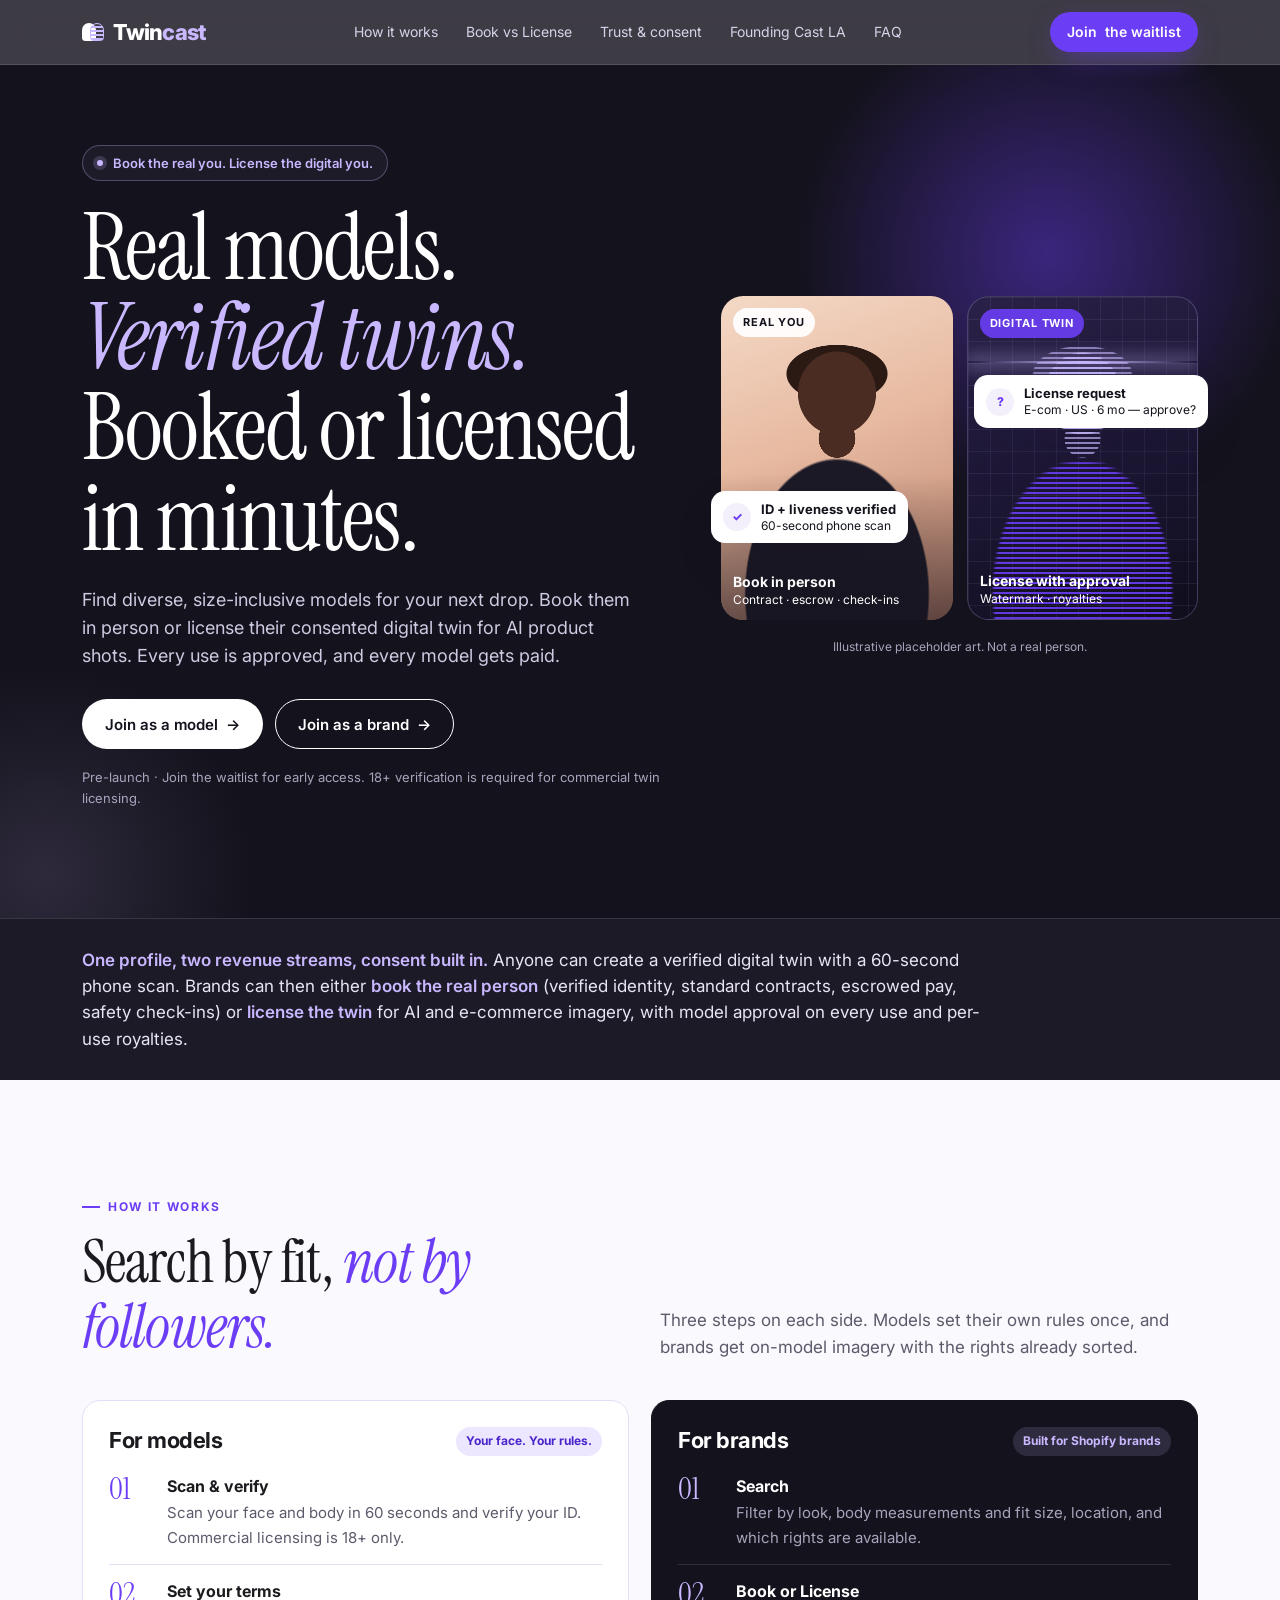
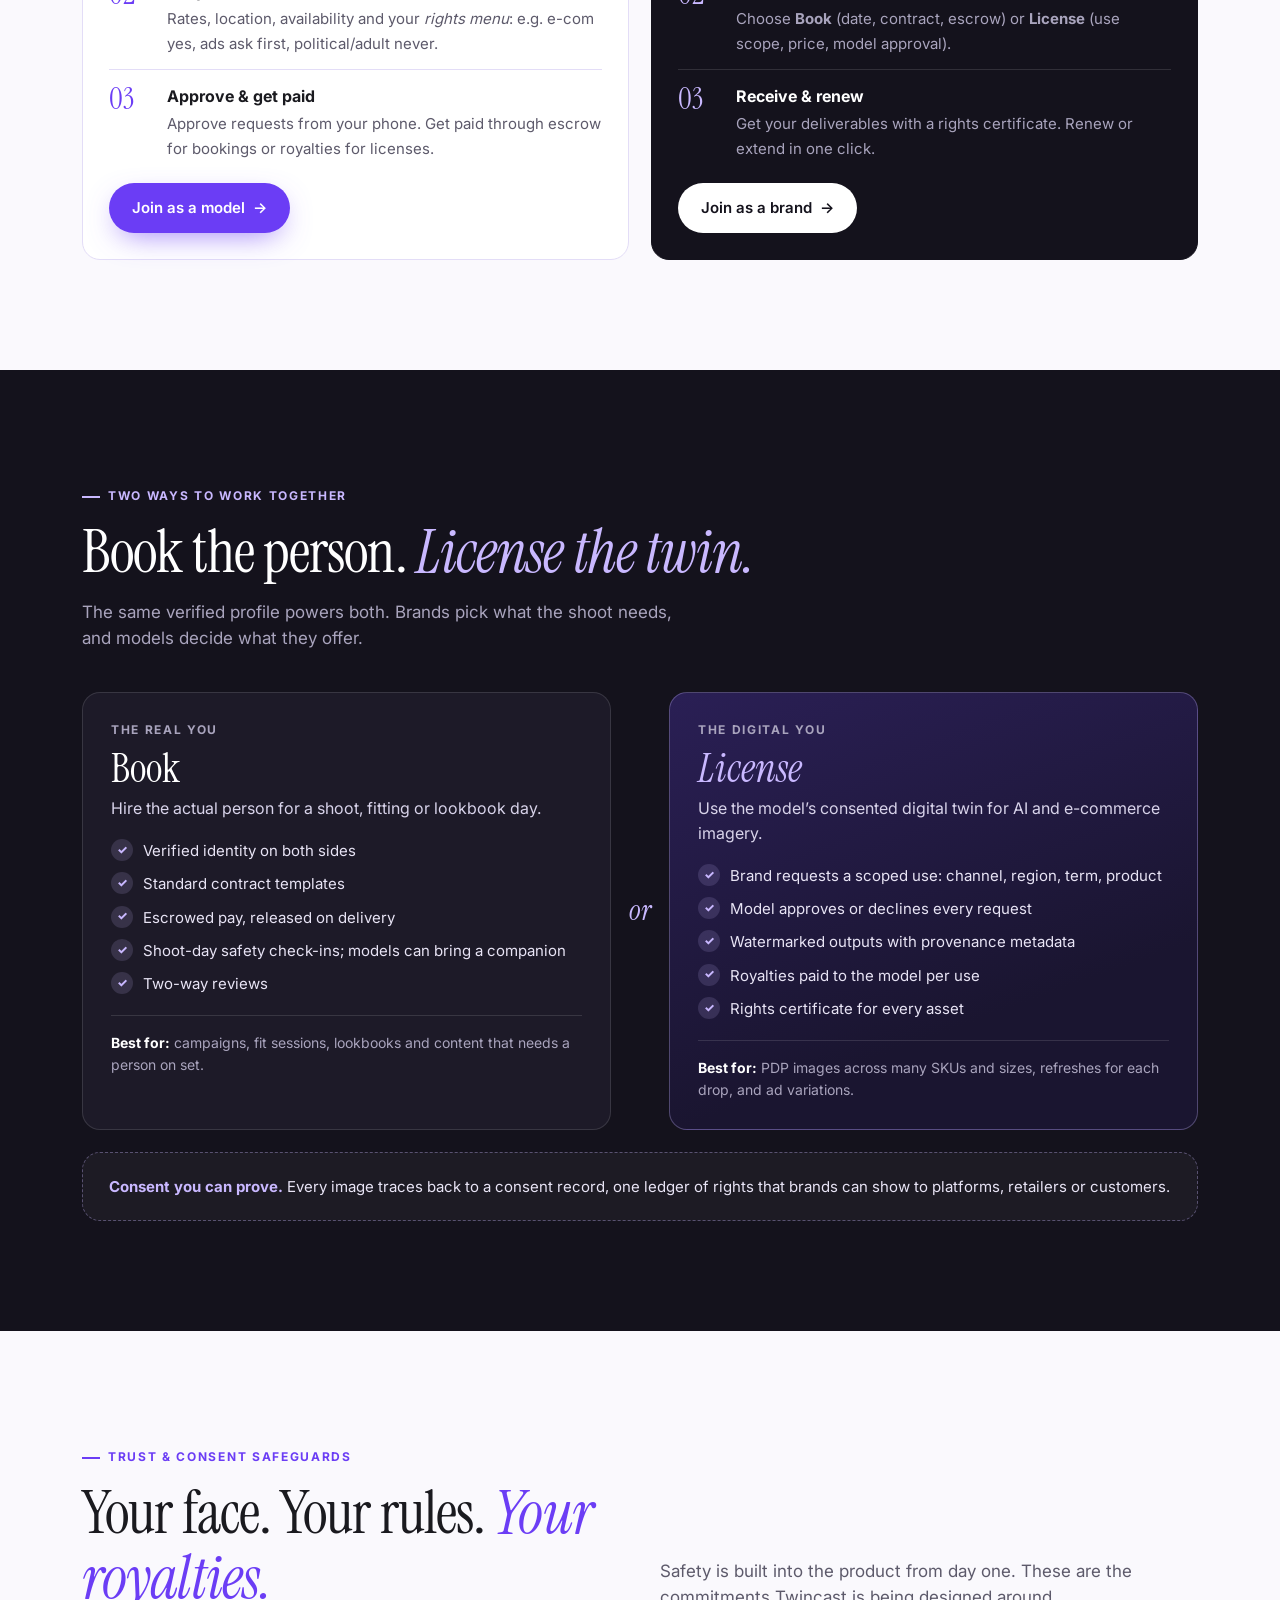
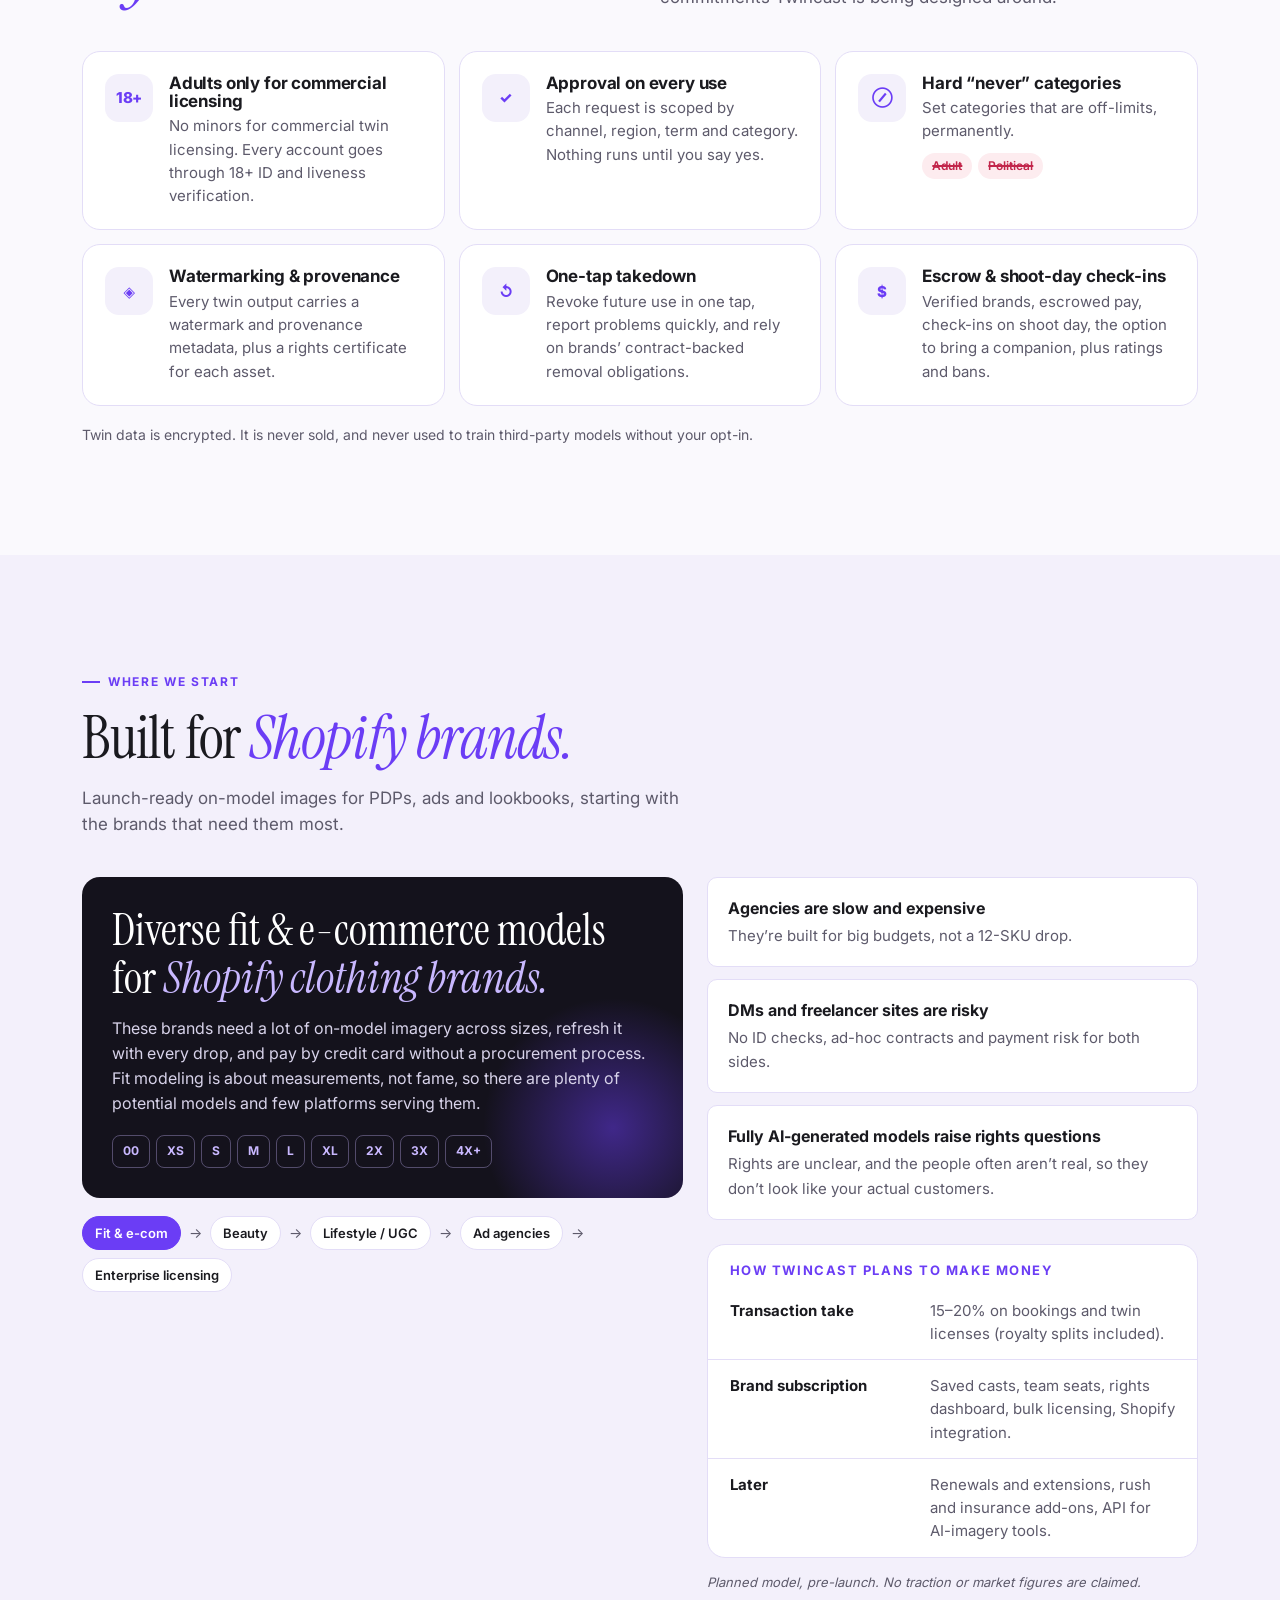
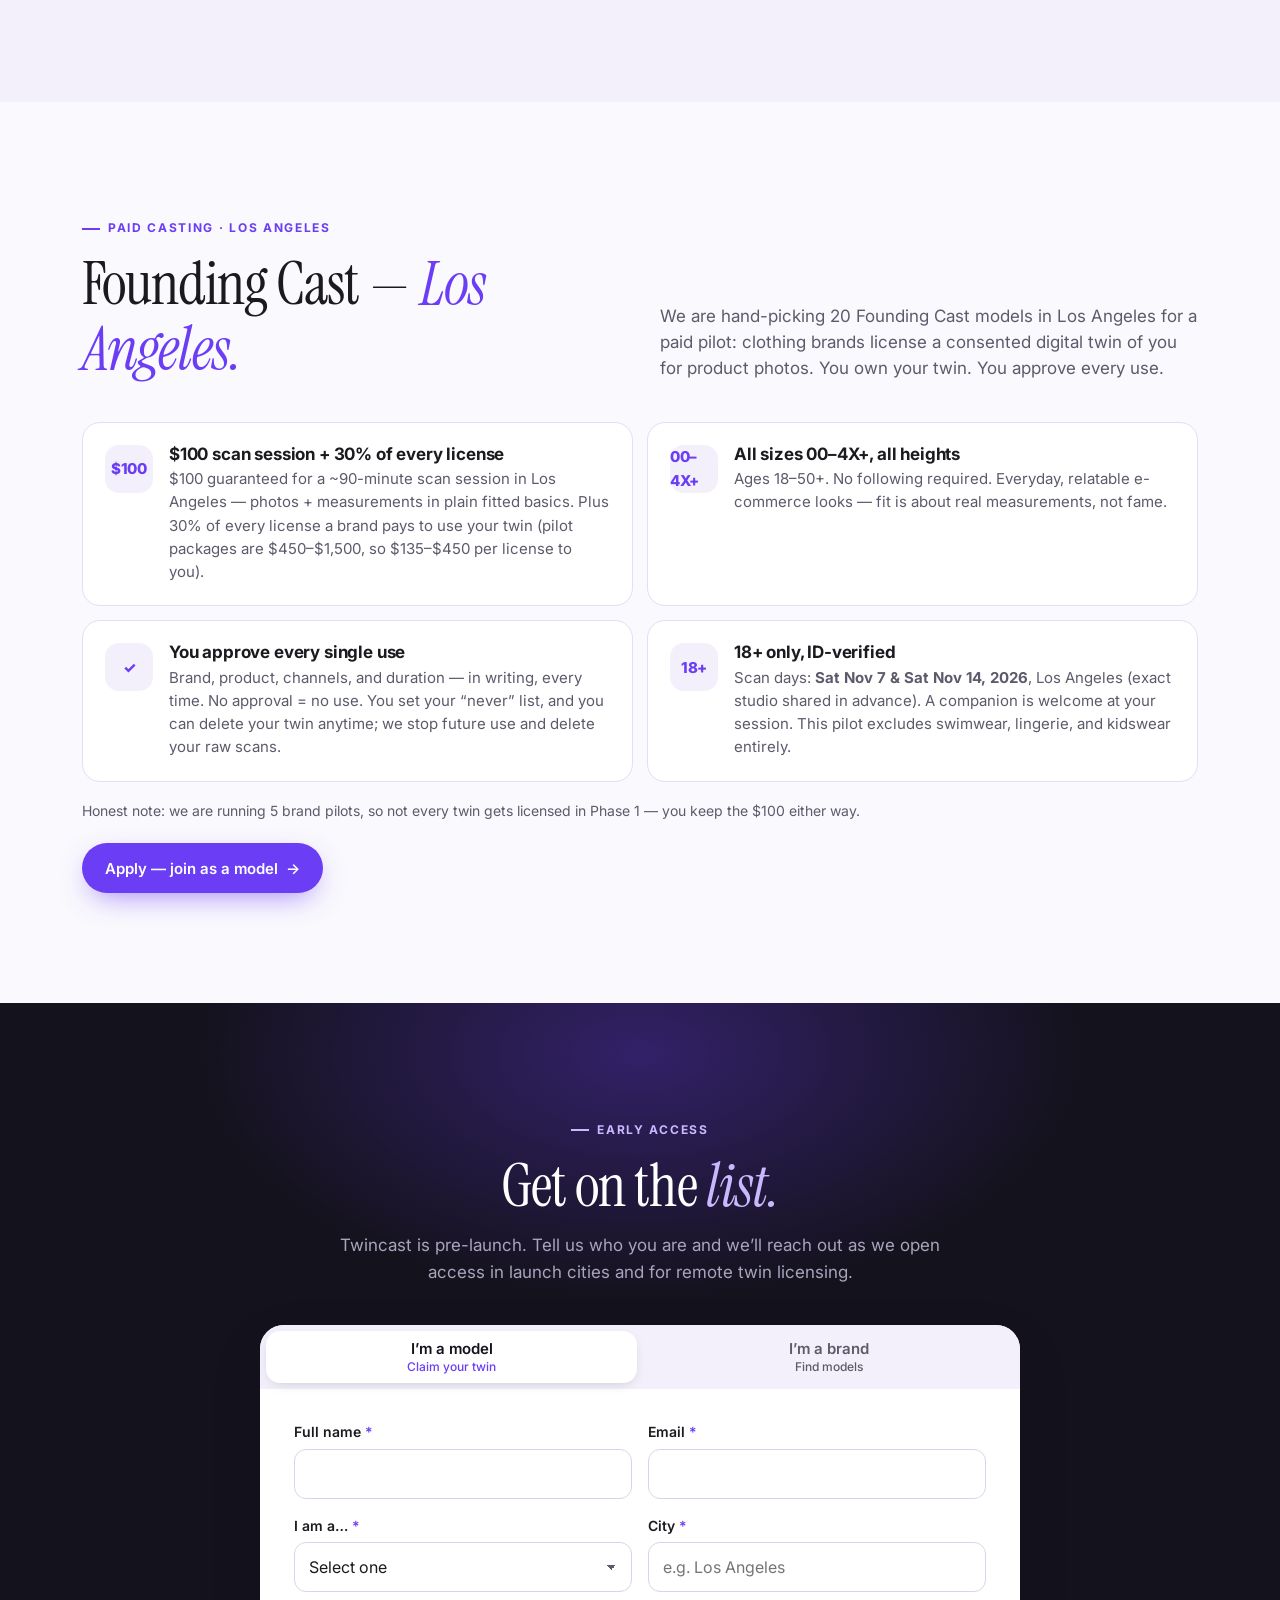
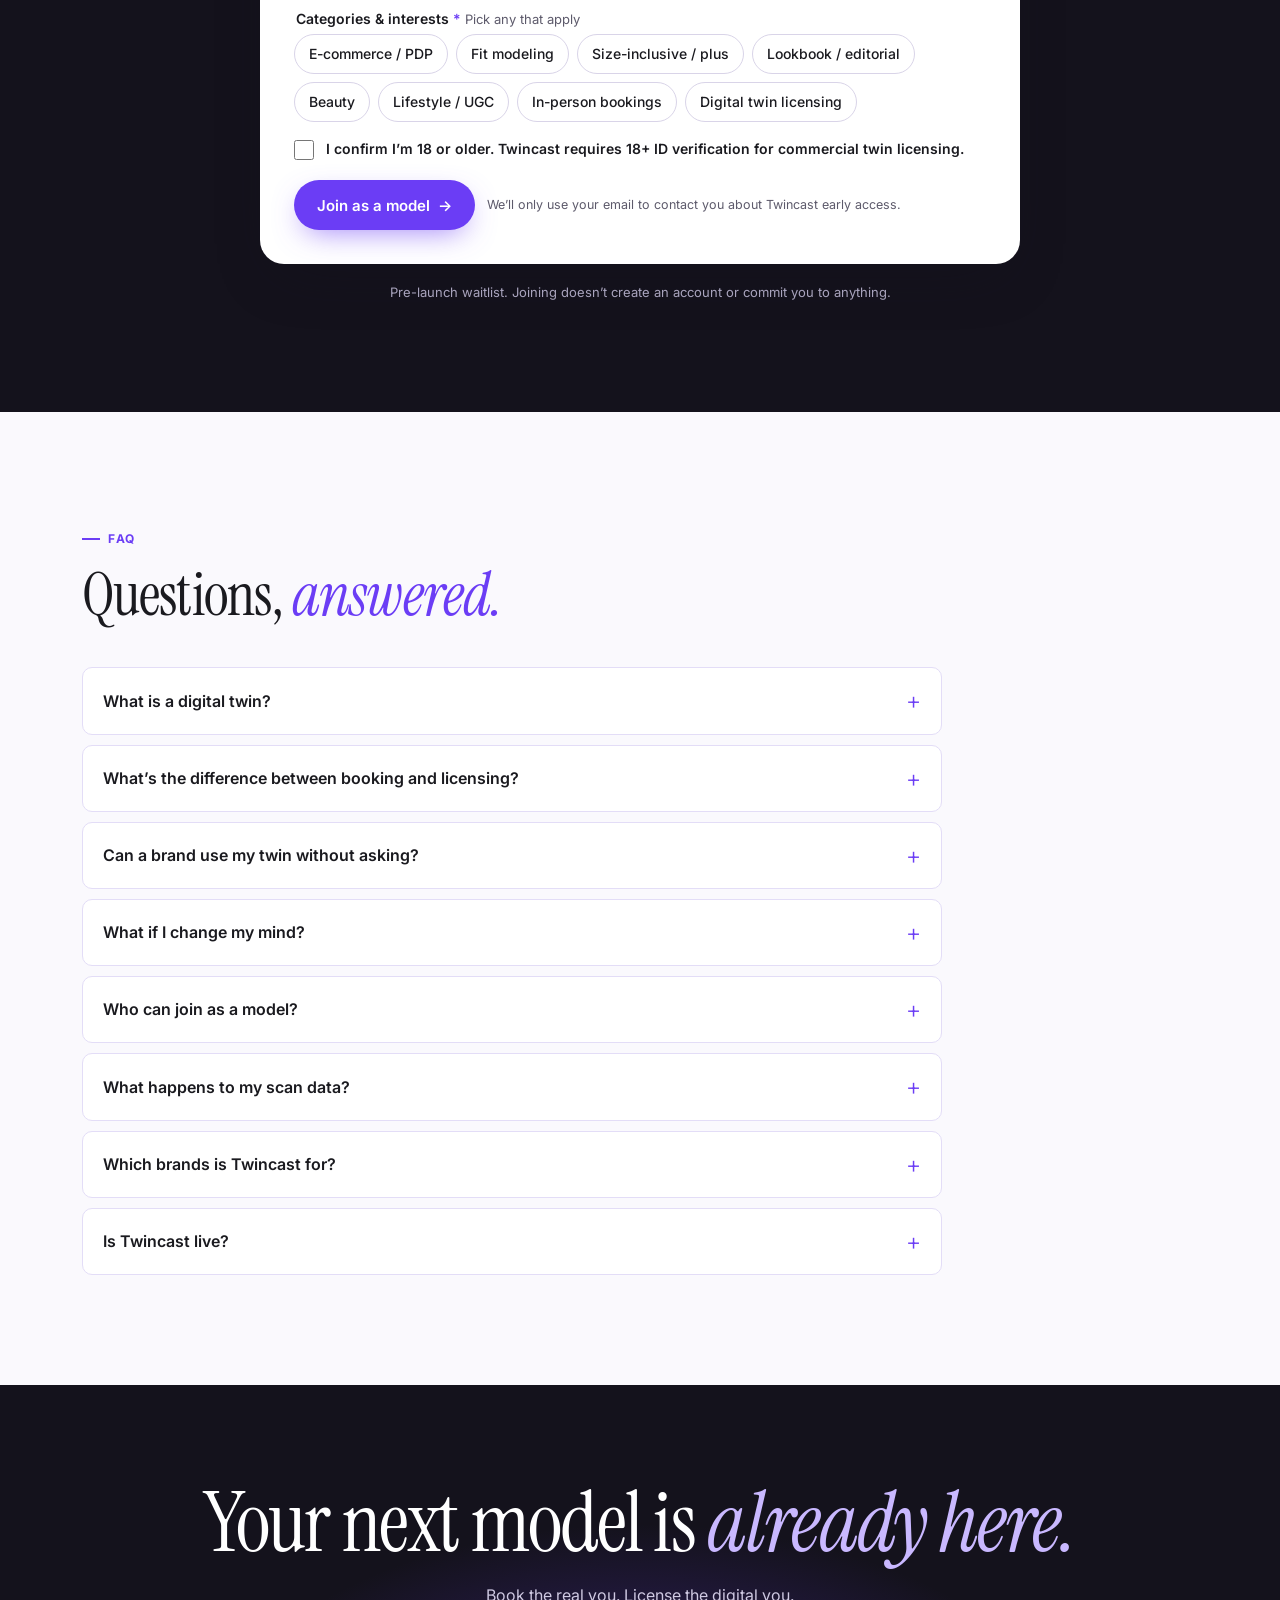
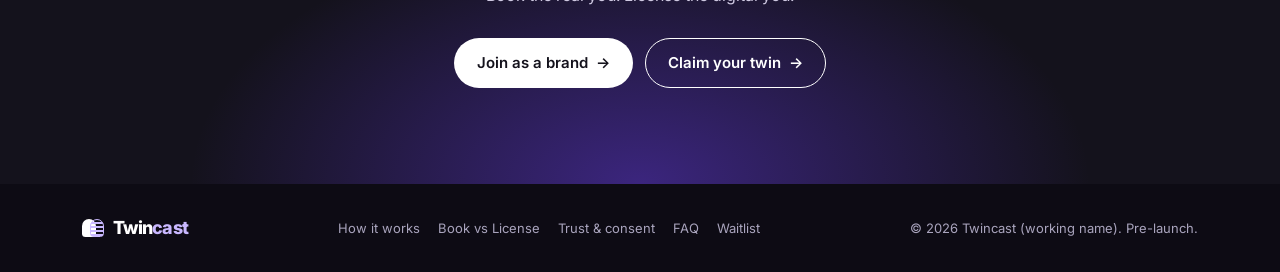
==== commit 6cfd1775: "Add Founding Cast — Los Angeles casting call section" ====
--- a/index.html
+++ b/index.html
@@ -23,6 +23,7 @@
       <a href="#how">How it works</a>
       <a href="#book-license">Book vs License</a>
       <a href="#trust">Trust &amp; consent</a>
+      <a href="#casting">Founding Cast LA</a>
       <a href="#faq">FAQ</a>
     </nav>
     <a class="btn btn-primary header-cta" href="#join" data-join="model">Join<span class="hide-sm"> the waitlist</span></a>
@@ -229,6 +230,27 @@
           <p class="disclaimer">Planned model, pre-launch. No traction or market figures are claimed.</p>
         </div>
       </div>
+    </div>
+  </section>
+
+  <!-- ============ FOUNDING CAST — LOS ANGELES ============ -->
+  <section id="casting" aria-labelledby="casting-title">
+    <div class="wrap">
+      <div class="section-head split reveal">
+        <div>
+          <span class="eyebrow">Paid casting · Los Angeles</span>
+          <h2 class="section-title" id="casting-title">Founding Cast — <em>Los Angeles.</em></h2>
+        </div>
+        <p class="lede">We are hand-picking 20 Founding Cast models in Los Angeles for a paid pilot: clothing brands license a consented digital twin of you for product photos. You own your twin. You approve every use.</p>
+      </div>
+      <div class="cast-grid">
+        <article class="trust-card reveal"><div class="trust-ic" aria-hidden="true">$100</div><div><h3>$100 scan session + 30% of every license</h3><p>$100 guaranteed for a ~90-minute scan session in Los Angeles — photos + measurements in plain fitted basics. Plus 30% of every license a brand pays to use your twin (pilot packages are $450–$1,500, so $135–$450 per license to you).</p></div></article>
+        <article class="trust-card reveal"><div class="trust-ic" aria-hidden="true">00–4X+</div><div><h3>All sizes 00–4X+, all heights</h3><p>Ages 18–50+. No following required. Everyday, relatable e-commerce looks — fit is about real measurements, not fame.</p></div></article>
+        <article class="trust-card reveal"><div class="trust-ic" aria-hidden="true">✓</div><div><h3>You approve every single use</h3><p>Brand, product, channels, and duration — in writing, every time. No approval = no use. You set your “never” list, and you can delete your twin anytime; we stop future use and delete your raw scans.</p></div></article>
+        <article class="trust-card reveal"><div class="trust-ic" aria-hidden="true">18+</div><div><h3>18+ only, ID-verified</h3><p>Scan days: <b>Sat Nov 7 &amp; Sat Nov 14, 2026</b>, Los Angeles (exact studio shared in advance). A companion is welcome at your session. This pilot excludes swimwear, lingerie, and kidswear entirely.</p></div></article>
+      </div>
+      <p class="trust-foot reveal">Honest note: we are running 5 brand pilots, so not every twin gets licensed in Phase 1 — you keep the $100 either way.</p>
+      <div class="reveal" style="margin-top:22px"><a class="btn btn-primary" href="#join" data-join="model">Apply — join as a model <span class="arrow" aria-hidden="true">→</span></a></div>
     </div>
   </section>
 
--- a/styles.css
+++ b/styles.css
@@ -219,6 +219,10 @@
 .expand .step.now { background: var(--violet); color: #fff; border-color: var(--violet); }
 .disclaimer { font-size: 13px; color: var(--muted); margin-top: 14px; font-style: italic; }
 
+/* Founding Cast */
+.cast-grid { display: grid; gap: 14px; }
+@media (min-width: 760px) { .cast-grid { grid-template-columns: 1fr 1fr; } }
+
 /* ---------- Waitlist ---------- */
 .waitlist { background: var(--ink); color: #fff; position: relative; overflow: hidden; }
 .waitlist::before { content: ""; position: absolute; left: 50%; top: -200px; transform: translateX(-50%); width: 900px; height: 500px; background: radial-gradient(closest-side, rgba(107,61,245,.35), transparent); pointer-events: none; }
